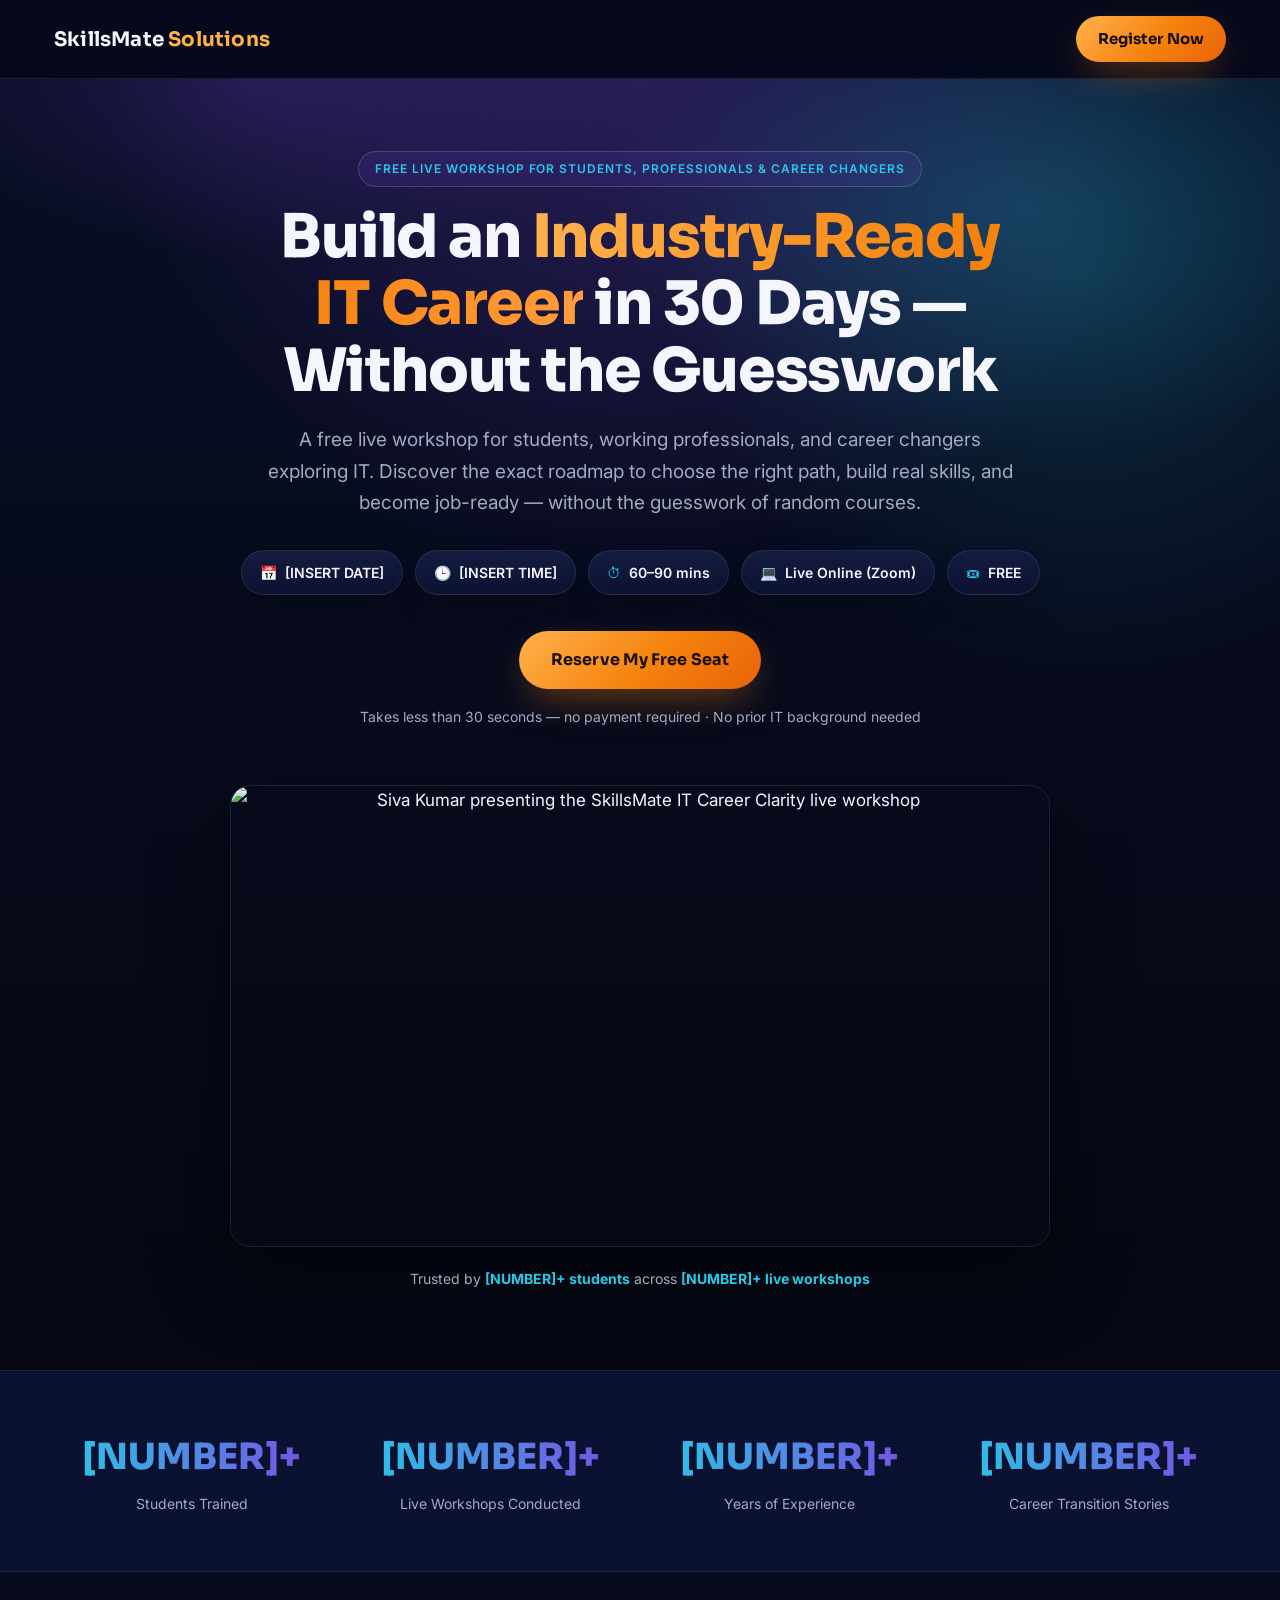
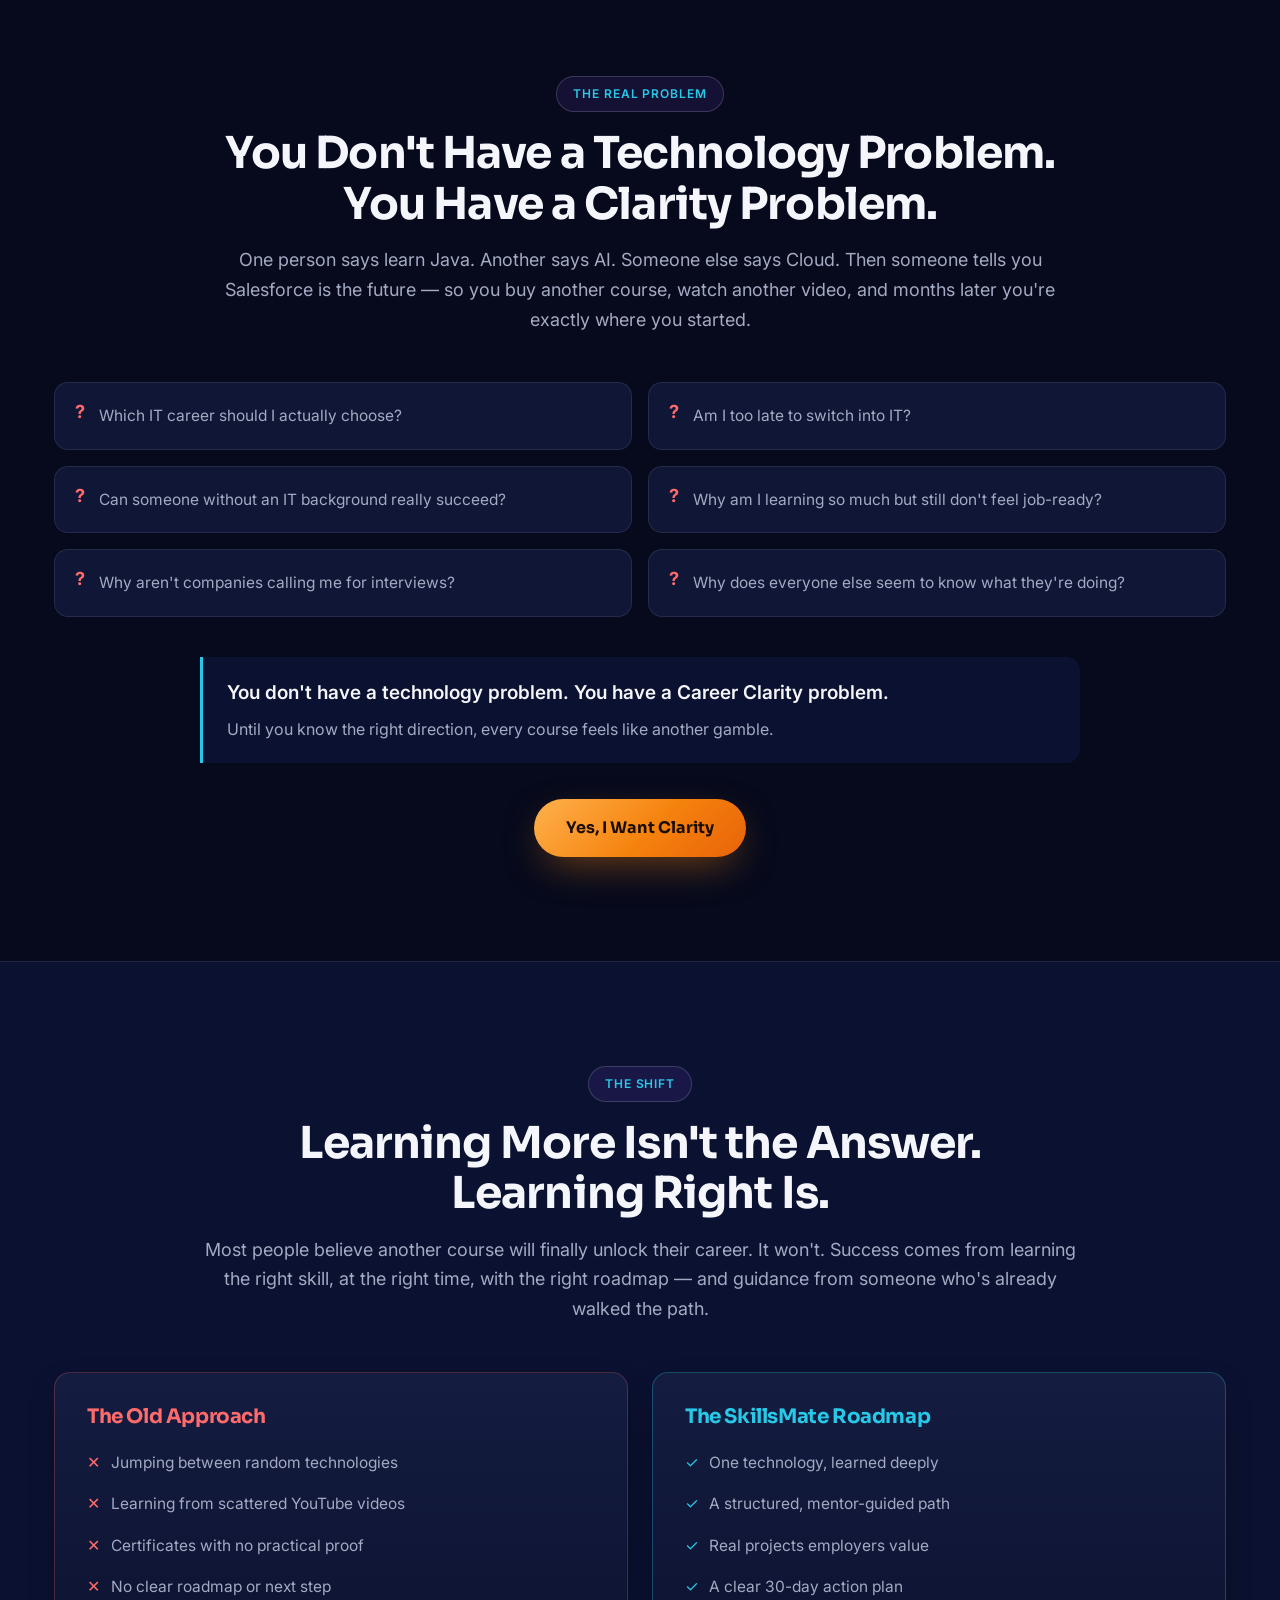
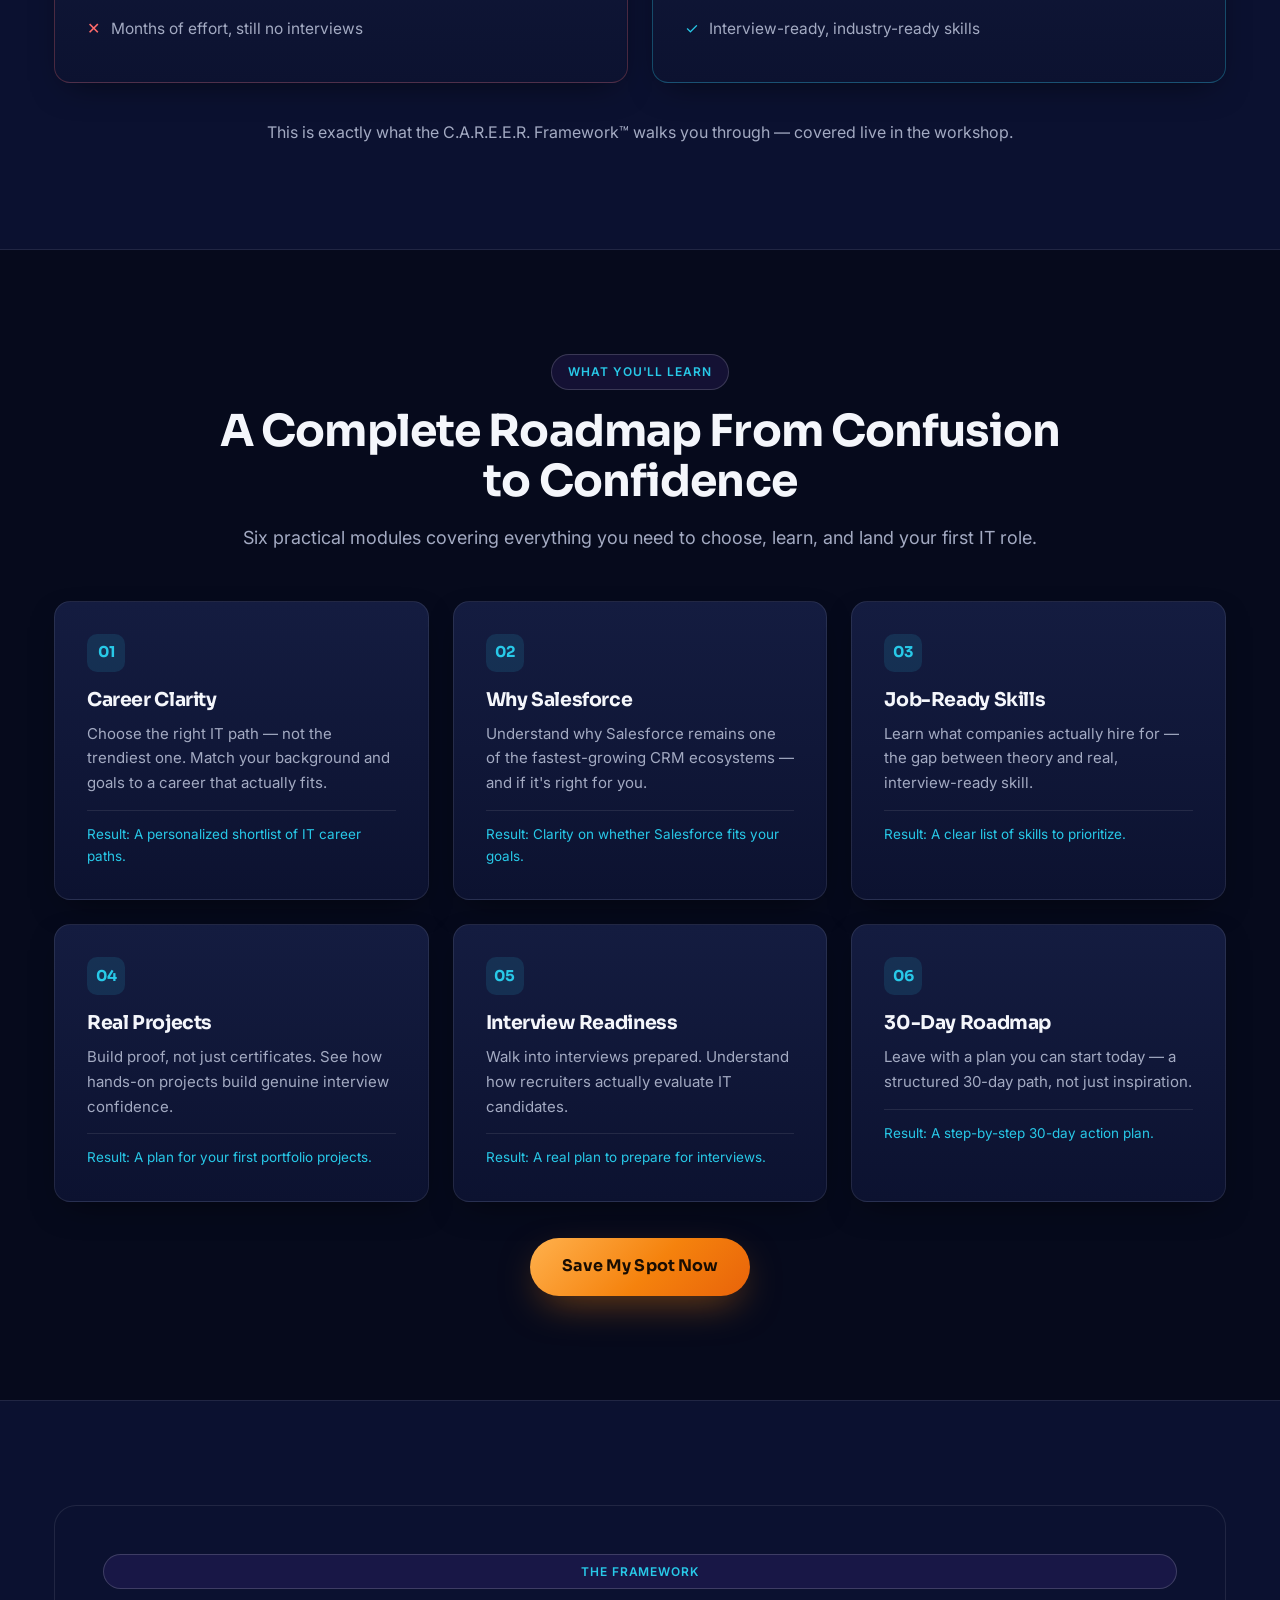
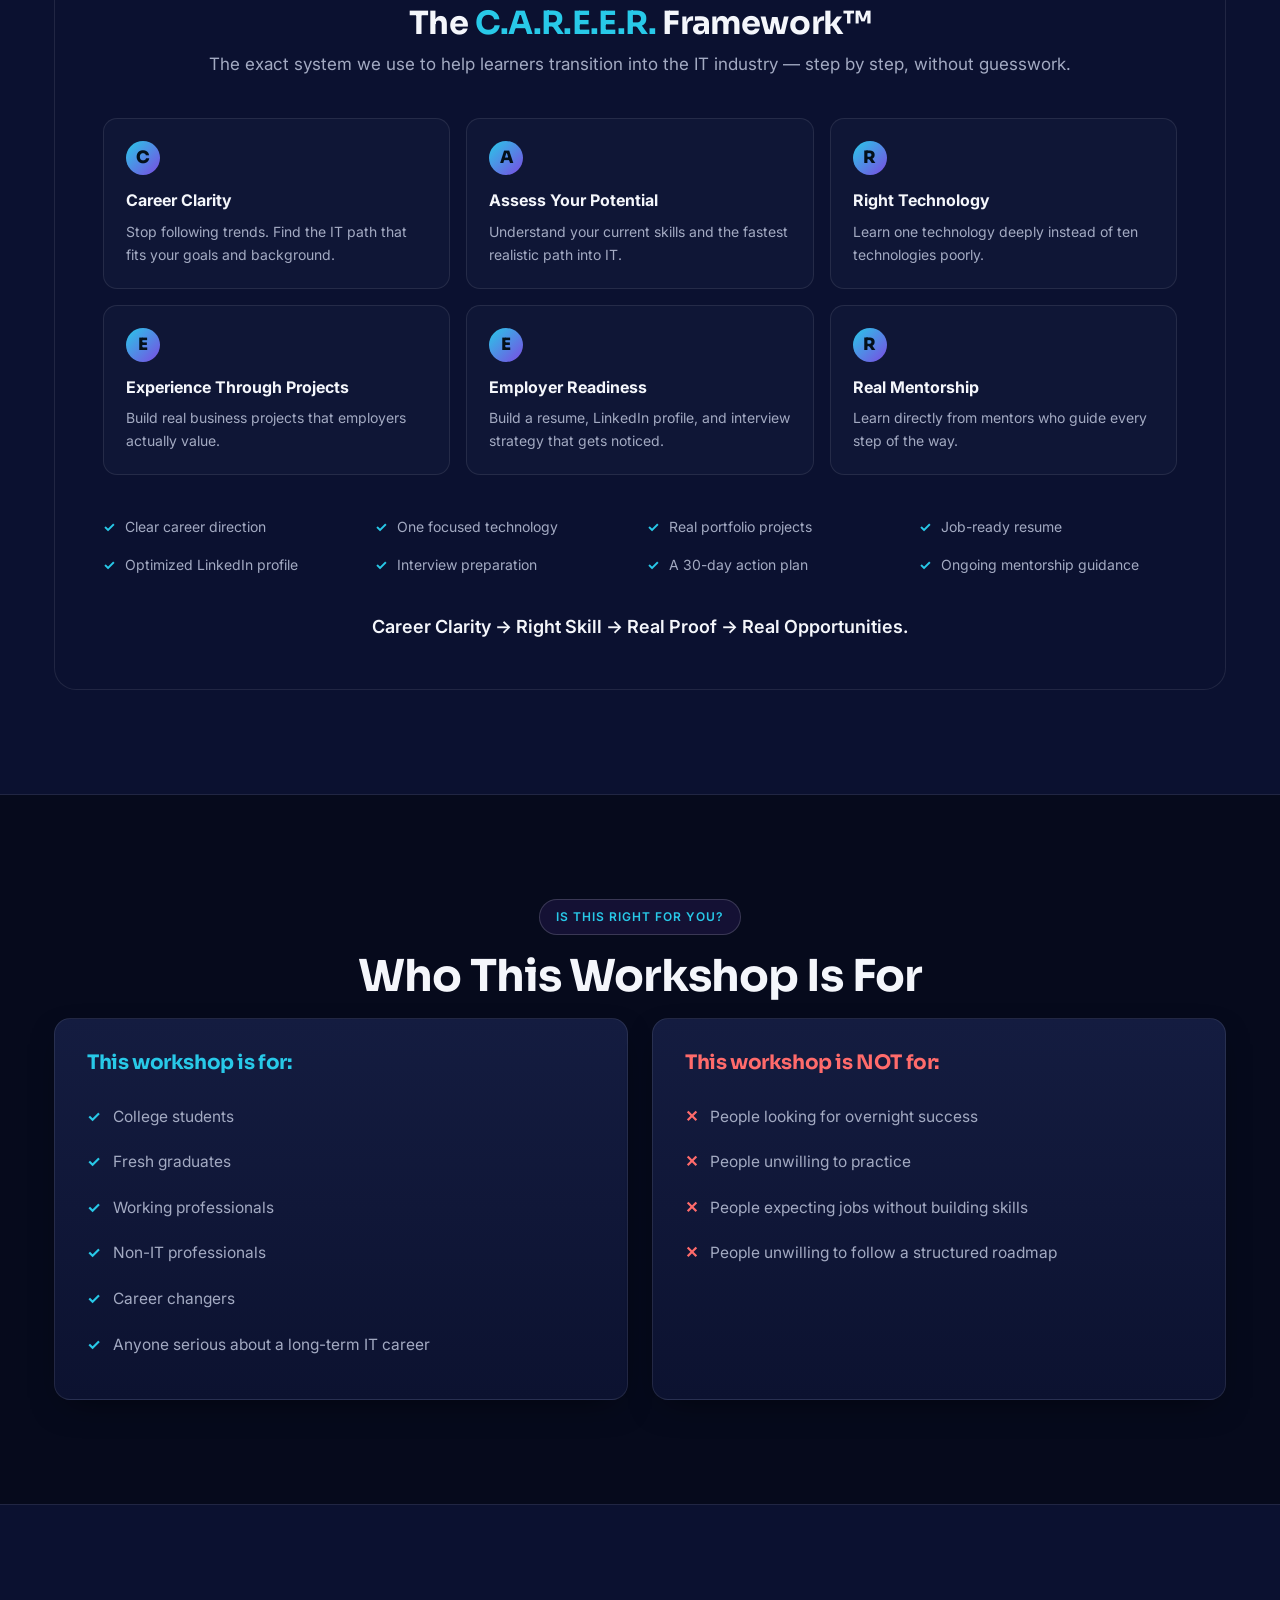
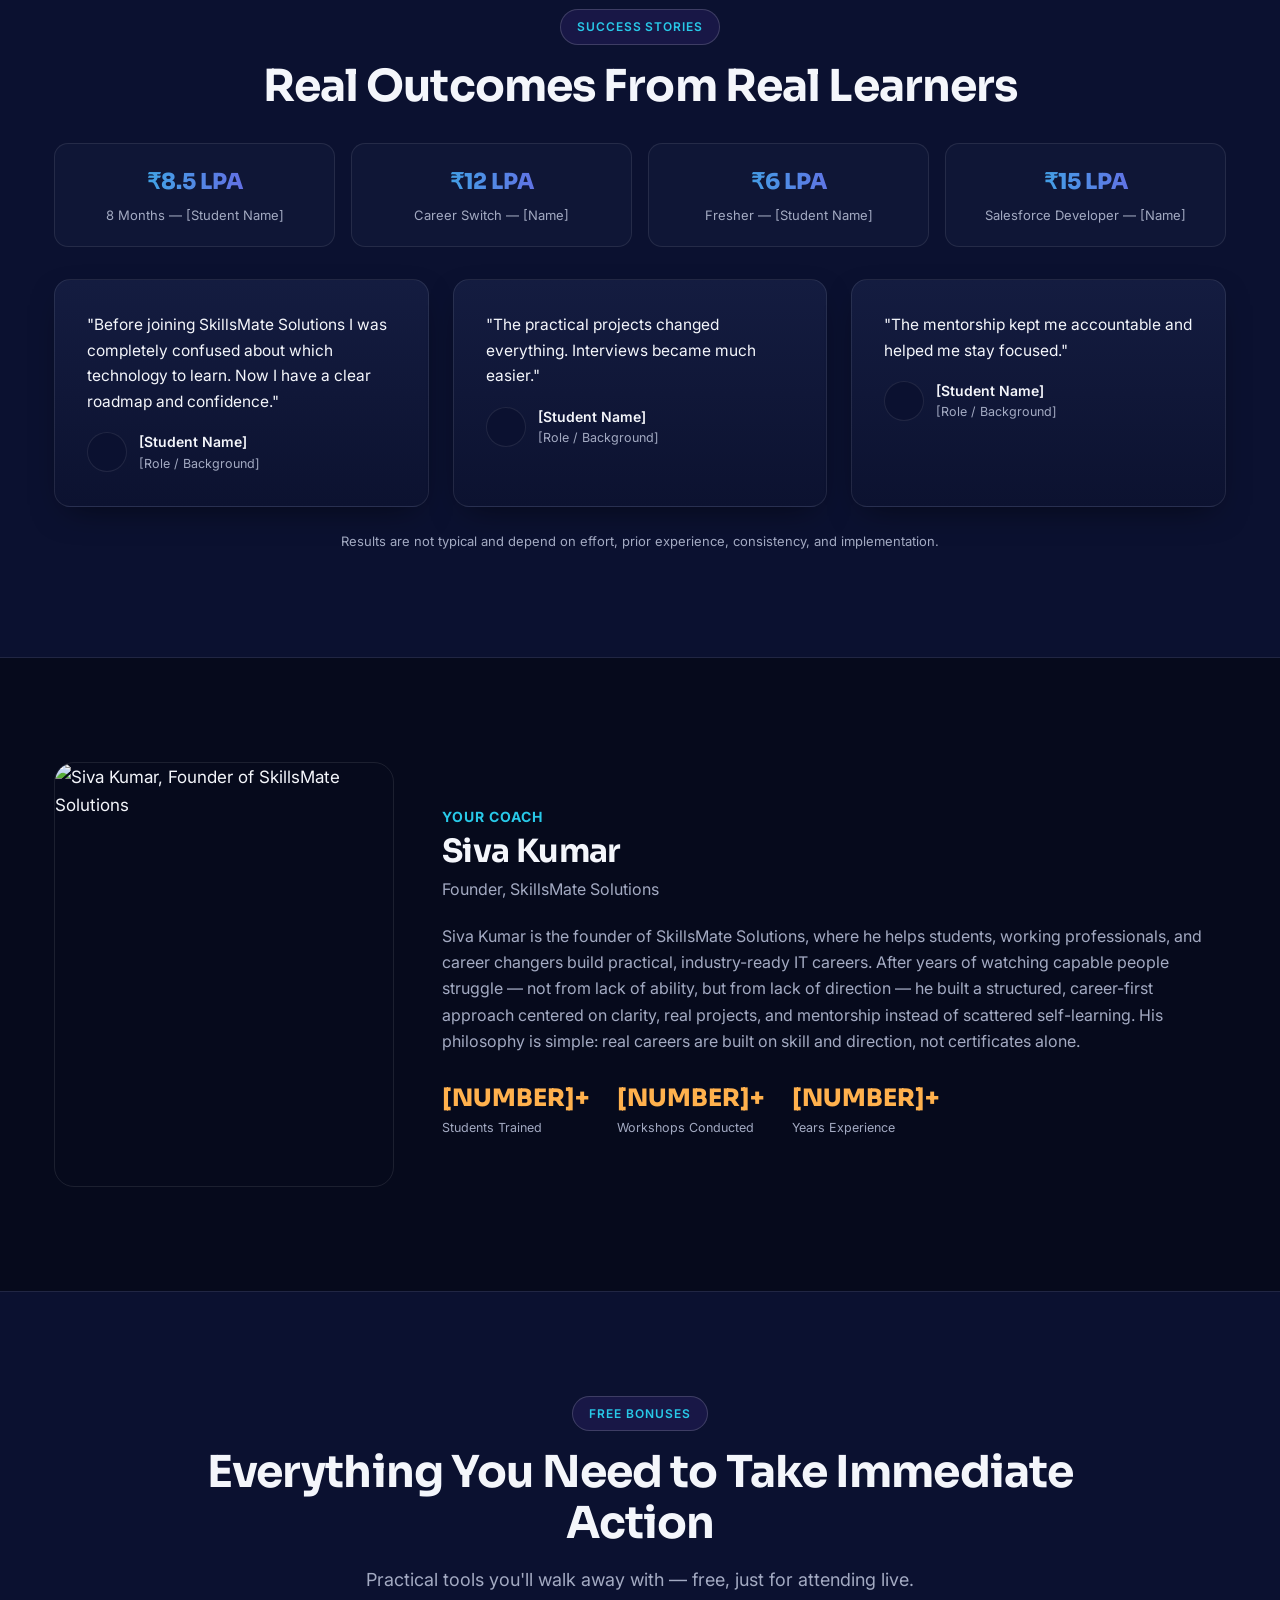
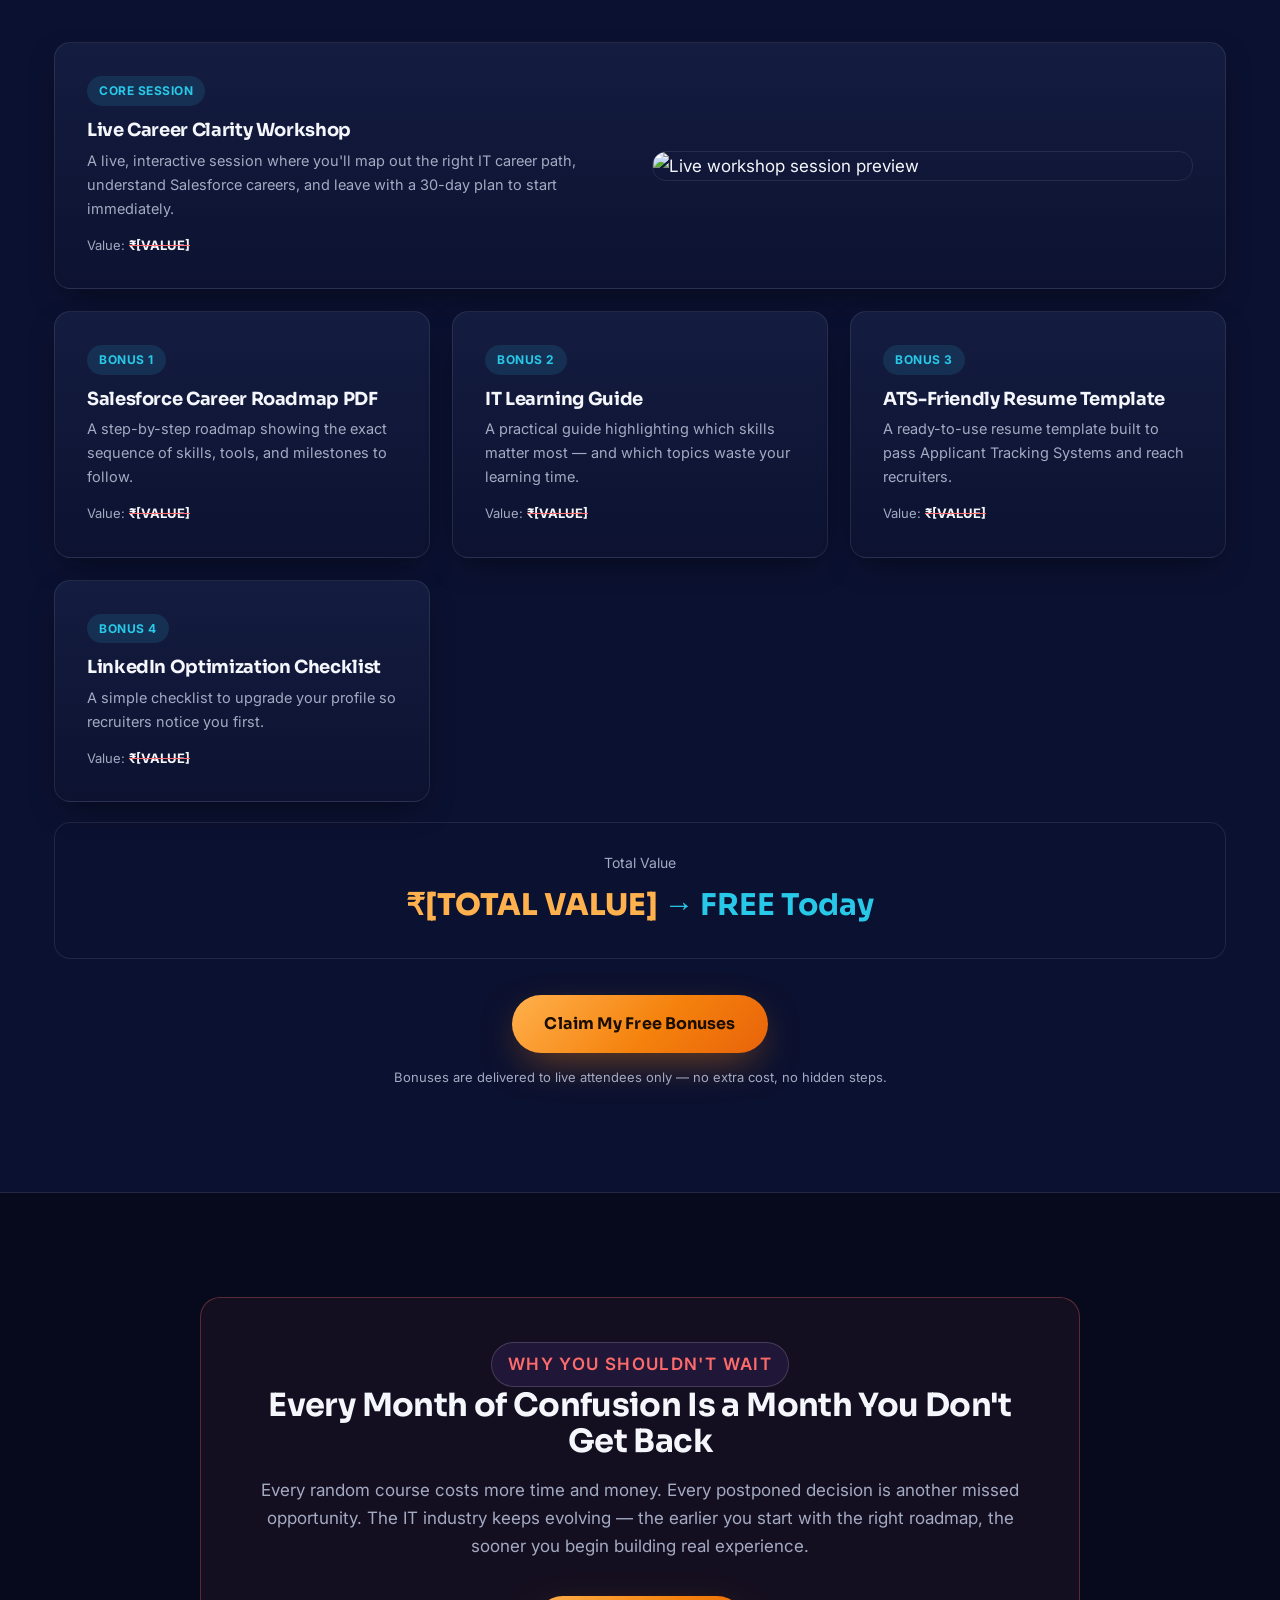
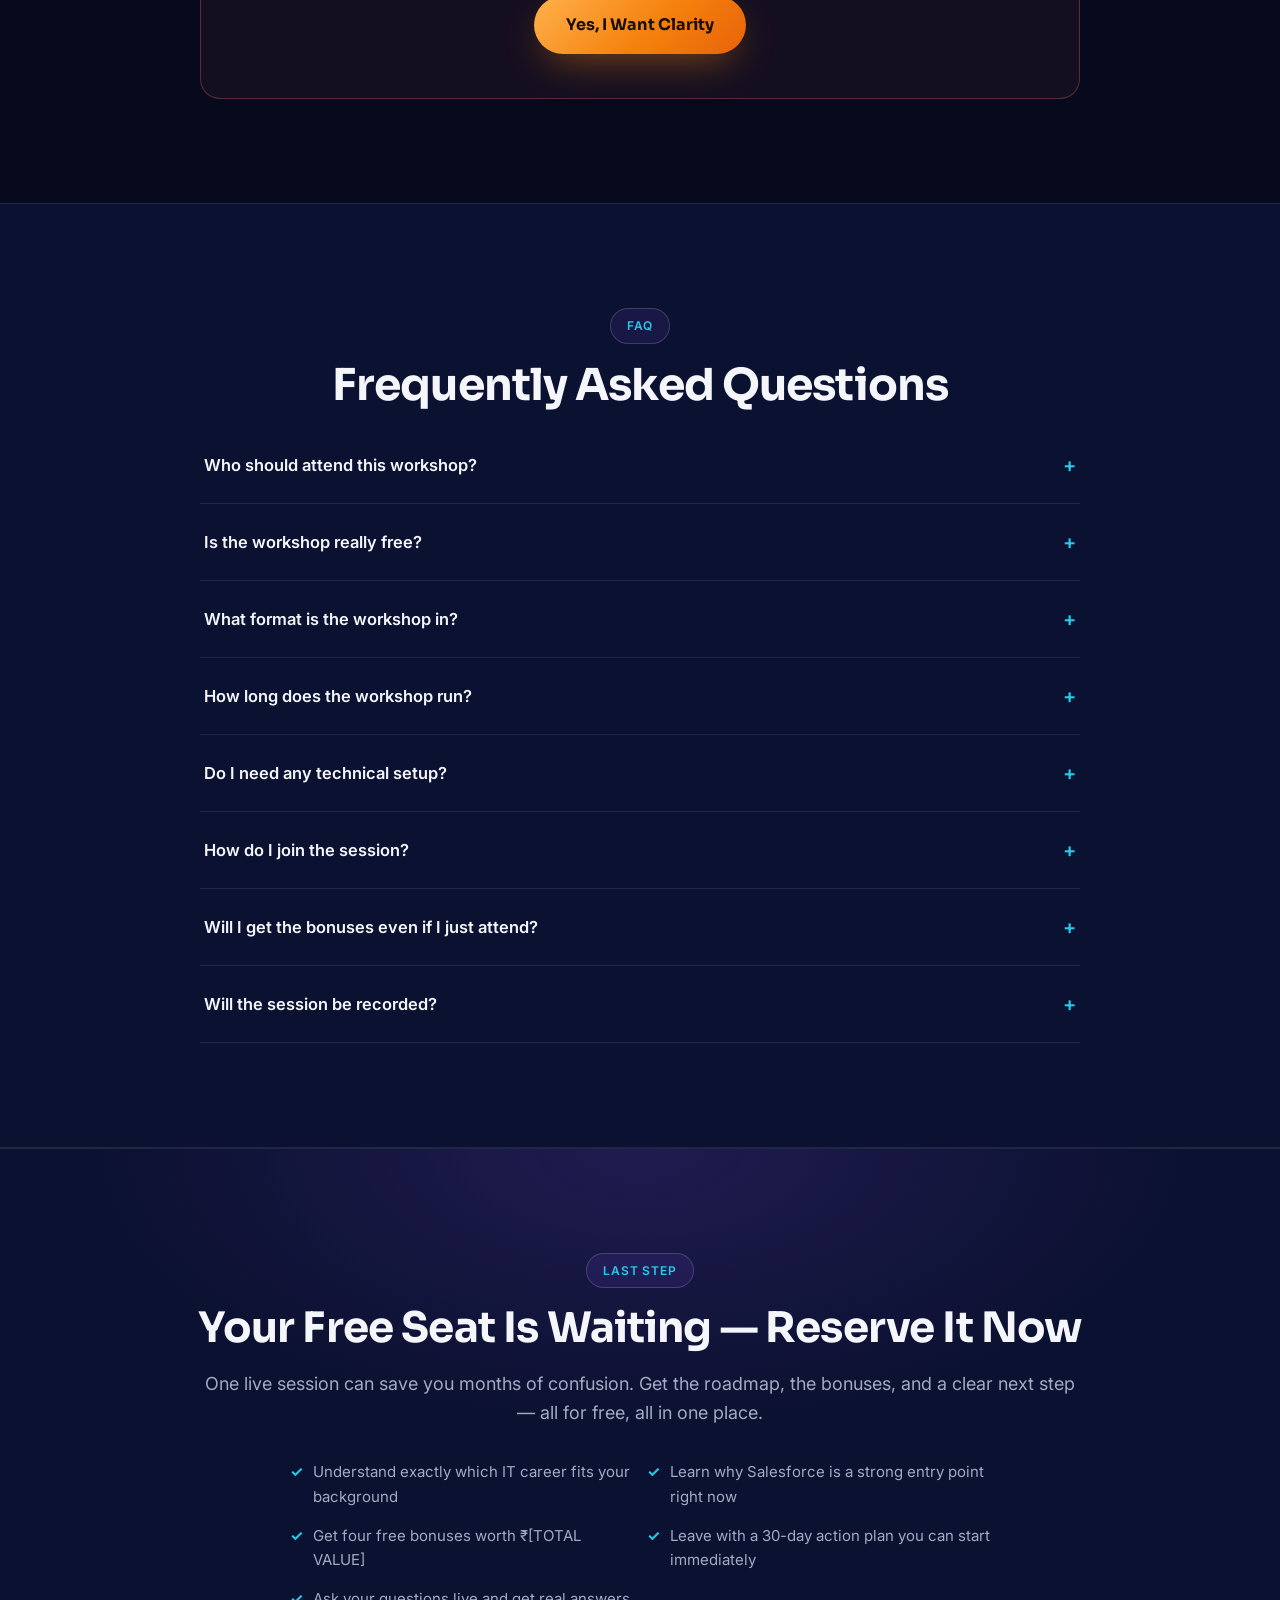
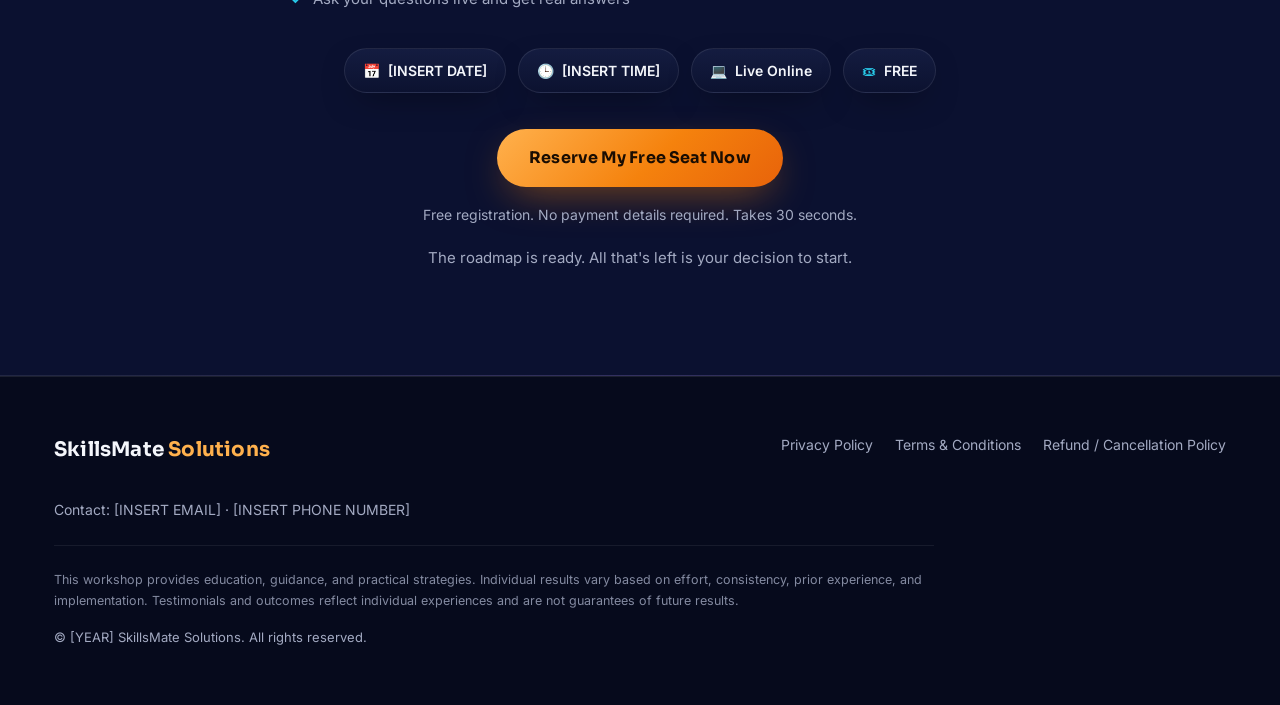
==== sflp/index.html @ e17c1d76 "SFLP Commit" ====
<!DOCTYPE html>
<html lang="en">
<head>
<meta charset="UTF-8">
<meta name="viewport" content="width=device-width, initial-scale=1.0">
<title>Free Live Workshop: Build an Industry-Ready IT Career in 30 Days | SkillsMate Solutions</title>
<meta name="description" content="Join SkillsMate Solutions' free live workshop for students, working professionals, and career changers. Discover the exact roadmap to build an industry-ready IT career in 30 days — no guesswork, no wasted courses.">

<!-- Open Graph -->
<meta property="og:title" content="Free Live Workshop: Build an Industry-Ready IT Career in 30 Days">
<meta property="og:description" content="A free live workshop for students, working professionals, and career changers exploring IT. Get the roadmap, real projects, and a 30-day action plan.">
<meta property="og:image" content="[INSERT OG IMAGE URL — 1200x630px]">
<meta property="og:type" content="website">
<meta property="og:url" content="[INSERT PAGE URL]">

<link rel="icon" type="image/png" href="[INSERT FAVICON URL]">

<link rel="preconnect" href="https://fonts.googleapis.com">
<link rel="preconnect" href="https://fonts.gstatic.com" crossorigin>
<link href="https://fonts.googleapis.com/css2?family=Sora:wght@600;700;800&family=Inter:wght@400;500;600;700&display=swap" rel="stylesheet">

<style>
  /* ===== TOKENS ===== */
  :root{
    --bg-main:#060a1c;
    --bg-alt:#0b1130;
    --bg-card:#0f1636;
    --cta:#f5820d;
    --orange-light:#ffb14d;
    --purple:#7b4ae2;
    --cyan:#28c9e8;
    --text-main:#f4f6fb;
    --text-support:#a3aac2;
    --border:rgba(255,255,255,0.09);
    --border-strong:rgba(255,255,255,0.16);
    --success:#28c9e8;
    --urgency:#ff6b6b;
    --max-content:1220px;
    --max-text:880px;
    --hero-width:950px;
    --radius-card:1rem;
    --radius-btn:999px;
    --space-section-desktop:104px;
    --space-section-mobile:60px;
    --font-display:'Sora', sans-serif;
    --font-body:'Inter', sans-serif;

    --gradient-hero: radial-gradient(60% 55% at 50% 0%, rgba(123,74,226,0.28) 0%, transparent 70%),
                      radial-gradient(45% 45% at 85% 15%, rgba(40,201,232,0.16) 0%, transparent 70%),
                      linear-gradient(180deg, #080d24 0%, #050813 100%);
    --gradient-cta: linear-gradient(135deg, #ffb14d 0%, #f5820d 55%, #e8630a 100%);
    --gradient-card: linear-gradient(180deg, #141c40 0%, #0c1230 100%);
    --gradient-ring: linear-gradient(135deg, #28c9e8 0%, #7b4ae2 100%);
    --gradient-text: linear-gradient(90deg, #ffb14d 0%, #f5820d 60%, #ff9d3d 100%);
    --gradient-cyan-purple: linear-gradient(90deg, #28c9e8 0%, #7b4ae2 100%);

    --shadow-card: 0 12px 34px -14px rgba(0,0,0,0.6);
    --shadow-glow-orange: 0 14px 40px -12px rgba(245,130,13,0.55);
    --shadow-glow-cyan: 0 14px 40px -12px rgba(40,201,232,0.35);
  }

  *{box-sizing:border-box; margin:0; padding:0;}
  html{scroll-behavior:smooth;}
  body{
    background:var(--bg-main);
    color:var(--text-main);
    font-family:var(--font-body), Arial, sans-serif;
    font-size:17px;
    line-height:1.65;
    -webkit-font-smoothing:antialiased;
    overflow-x:hidden;
  }
  img{max-width:100%; display:block;}
  a{color:inherit; text-decoration:none;}
  ul{list-style:none;}

  h1,h2,h3{font-family:var(--font-display); font-weight:700; line-height:1.15; letter-spacing:-0.02em;}

  .wrap{max-width:var(--max-content); margin:0 auto; padding:0 24px;}
  .text-col{max-width:var(--max-text); margin:0 auto;}
  .center{text-align:center;}

  section{padding:var(--space-section-desktop) 0;}
  @media(max-width:768px){section{padding:var(--space-section-mobile) 0;}}

  .eyebrow{
    display:inline-flex;
    align-items:center;
    gap:8px;
    color:var(--cyan);
    font-family:var(--font-body);
    font-weight:600;
    font-size:12px;
    letter-spacing:0.08em;
    text-transform:uppercase;
    margin-bottom:16px;
    border:1px solid var(--border-strong);
    background:rgba(123,74,226,0.12);
    padding:7px 16px;
    border-radius:999px;
  }

  .section-headline{
    font-size:44px;
    margin-bottom:16px;
  }
  @media(max-width:768px){.section-headline{font-size:30px;}}

  .section-sub{
    color:var(--text-support);
    font-size:18px;
    margin-bottom:48px;
  }
  @media(max-width:768px){.section-sub{font-size:16px; margin-bottom:32px;}}

  .card{
    background:var(--gradient-card);
    border:1px solid var(--border);
    border-radius:var(--radius-card);
    padding:32px;
    box-shadow:var(--shadow-card);
    transition:transform 0.25s ease, border-color 0.25s ease;
  }
  @media(max-width:768px){.card{padding:24px;}}
  .card:hover{transform:translateY(-4px); border-color:rgba(40,201,232,0.35);}

  /* ===== BUTTONS ===== */
  .btn{
    display:inline-flex;
    align-items:center;
    justify-content:center;
    gap:8px;
    background:var(--gradient-cta);
    color:#1a0d02;
    font-family:var(--font-display);
    font-weight:700;
    font-size:16px;
    letter-spacing:0.1px;
    padding:0 32px;
    height:58px;
    border-radius:var(--radius-btn);
    border:none;
    cursor:pointer;
    box-shadow:var(--shadow-glow-orange);
    transition:transform 0.2s ease, box-shadow 0.2s ease;
  }
  .btn:hover{
    transform:translateY(-2px) scale(1.02);
    box-shadow:var(--shadow-glow-orange);
  }
  .btn:focus-visible{
    outline:3px solid var(--cyan);
    outline-offset:3px;
  }
  .btn-secondary{
    background:transparent;
    border:1px solid var(--border-strong);
    box-shadow:none;
    color:var(--text-main);
    height:52px;
    padding:0 26px;
    font-size:15px;
  }
  .btn-secondary:hover{border-color:var(--cyan); transform:translateY(-2px); box-shadow:none;}
  .btn-block{width:100%;}
  @media(max-width:768px){
    .btn{height:56px; font-size:16px;}
  }

  .cta-row{display:flex; justify-content:center; margin-top:36px;}

  /* ===== HEADER ===== */
  header{
    position:sticky; top:0; z-index:50;
    background:rgba(6,10,28,0.85);
    backdrop-filter:blur(10px);
    border-bottom:1px solid var(--border);
  }
  .header-inner{
    max-width:var(--max-content);
    margin:0 auto;
    padding:16px 24px;
    display:flex;
    align-items:center;
    justify-content:space-between;
  }
  .brand{font-family:var(--font-display); font-weight:700; font-size:20px; letter-spacing:0.2px;}
  .brand span{color:var(--orange-light);}
  header .btn{height:46px; padding:0 22px; font-size:15px;}

  /* ===== HERO ===== */
  .hero{padding-top:72px; padding-bottom:80px; position:relative; background:var(--gradient-hero); overflow:hidden;}
  .hero::before{
    content:"";
    position:absolute; inset:0;
    background:
      radial-gradient(600px 300px at 20% 0%, rgba(123,74,226,0.20), transparent 60%),
      radial-gradient(700px 400px at 80% 10%, rgba(40,201,232,0.16), transparent 60%);
    pointer-events:none;
  }
  .hero-inner{position:relative; max-width:var(--hero-width); margin:0 auto; text-align:center;}
  .hero h1{
    font-size:60px;
    font-weight:800;
    line-height:1.12;
    margin-bottom:20px;
    text-wrap:balance;
  }
  .hero h1 .highlight{background:var(--gradient-text); -webkit-background-clip:text; background-clip:text; color:transparent;}
  @media(max-width:1024px){.hero h1{font-size:46px;}}
  @media(max-width:600px){.hero h1{font-size:34px;}}

  .hero-sub{
    color:var(--text-support);
    font-size:19px;
    max-width:760px;
    margin:0 auto 32px;
  }
  @media(max-width:600px){.hero-sub{font-size:16px;}}

  .event-strip{
    display:flex; flex-wrap:wrap; justify-content:center; gap:12px;
    margin:0 auto 32px;
  }
  .event-chip{
    display:flex; align-items:center; gap:8px;
    background:var(--gradient-card);
    border:1px solid var(--border);
    border-radius:999px;
    padding:10px 18px;
    font-size:14px;
    color:var(--text-support);
    box-shadow:var(--shadow-card);
  }
  .event-chip strong{color:var(--text-main); font-weight:600;}
  .event-chip .dot{color:var(--cyan);}

  .hero-reassurance{
    margin-top:16px;
    font-size:14px;
    color:var(--text-support);
  }

  .hero-image{
    margin:56px auto 0;
    max-width:820px;
    border-radius:20px;
    overflow:hidden;
    border:1px solid var(--border);
    box-shadow:0 30px 80px rgba(0,0,0,0.45);
  }
  .hero-image img{width:100%; aspect-ratio:16/9; object-fit:cover;}

  .trust-line{
    margin-top:20px;
    text-align:center;
    font-size:14px;
    color:var(--text-support);
  }
  .trust-line strong{color:var(--cyan);}

  /* ===== CREDIBILITY STRIP ===== */
  .credibility{background:var(--bg-alt); border-top:1px solid var(--border); border-bottom:1px solid var(--border); padding:56px 0;}
  .credibility-grid{
    display:grid; grid-template-columns:repeat(4,1fr); gap:24px; text-align:center;
  }
  .credibility-grid .stat-num{font-family:var(--font-display); font-weight:800; font-size:36px; background:var(--gradient-cyan-purple); -webkit-background-clip:text; background-clip:text; color:transparent;}
  .credibility-grid .stat-label{color:var(--text-support); font-size:14px; margin-top:6px;}
  @media(max-width:768px){
    .credibility-grid{grid-template-columns:1fr; gap:28px;}
  }

  /* ===== PROBLEM SECTION ===== */
  .problem-grid{display:grid; grid-template-columns:1fr; gap:16px; margin-top:8px;}
  .pain-list{display:grid; grid-template-columns:1fr 1fr; gap:16px; margin-bottom:40px;}
  .pain-item{
    display:flex; gap:14px; align-items:flex-start;
    background:var(--bg-card); border:1px solid var(--border); border-radius:14px; padding:20px;
  }
  .pain-item .mark{color:var(--urgency); font-weight:700; font-size:18px; line-height:1;}
  .pain-item p{color:var(--text-support); font-size:15.5px; text-align:left;}
  @media(max-width:700px){.pain-list{grid-template-columns:1fr;}}

  .realization-box{
    border-left:3px solid var(--cyan);
    padding:20px 24px;
    background:var(--bg-alt);
    border-radius:0 14px 14px 0;
    max-width:var(--max-text);
    margin:0 auto;
  }
  .realization-box p{font-size:19px; font-weight:600;}
  .realization-box .sub{color:var(--text-support); font-weight:400; font-size:16px; margin-top:8px;}

  /* ===== OPPORTUNITY / TRANSFORMATION ===== */
  .transform-grid{
    display:grid; grid-template-columns:1fr 1fr; gap:24px; margin-top:8px;
  }
  .transform-card h3{font-size:20px; margin-bottom:14px;}
  .transform-card.old{border-color:rgba(255,107,107,0.25);}
  .transform-card.old h3{color:var(--urgency);}
  .transform-card.new{border-color:rgba(40,201,232,0.3);}
  .transform-card.new h3{color:var(--cyan);}
  .transform-card ul li{
    color:var(--text-support); font-size:15.5px; padding:8px 0 8px 24px; position:relative; text-align:left;
  }
  .transform-card.old ul li::before{content:"✕"; position:absolute; left:0; color:var(--urgency);}
  .transform-card.new ul li::before{content:"✓"; position:absolute; left:0; color:var(--success);}
  @media(max-width:700px){.transform-grid{grid-template-columns:1fr;}}

  .roadmap-note{
    text-align:center; margin-top:36px; color:var(--text-support); font-size:16px;
  }

  /* ===== LEARNING MODULES ===== */
  .modules-grid{
    display:grid; grid-template-columns:repeat(3,1fr); gap:24px;
  }
  .module-card{text-align:left;}
  .module-num{
    display:inline-flex; align-items:center; justify-content:center;
    width:38px; height:38px; border-radius:10px;
    background:rgba(40,201,232,0.12); color:var(--cyan);
    font-family:var(--font-display); font-weight:700; font-size:15px;
    margin-bottom:18px;
  }
  .module-card h3{font-size:19px; margin-bottom:10px;}
  .module-card p{color:var(--text-support); font-size:15px; margin-bottom:14px;}
  .module-result{
    font-size:13.5px; color:var(--cyan); border-top:1px solid var(--border); padding-top:12px;
  }
  @media(max-width:1024px){.modules-grid{grid-template-columns:1fr 1fr;}}
  @media(max-width:640px){.modules-grid{grid-template-columns:1fr;}}

  /* ===== FRAMEWORK ===== */
  .framework-wrap{
    background:var(--bg-alt); border:1px solid var(--border); border-radius:22px; padding:48px;
  }
  @media(max-width:768px){.framework-wrap{padding:26px;}}
  .framework-name{
    text-align:center; font-size:32px; margin-bottom:8px;
  }
  .framework-name span{color:var(--cyan);}
  .framework-intro{text-align:center; color:var(--text-support); max-width:var(--max-text); margin:0 auto 40px;}

  .framework-steps{
    display:grid; grid-template-columns:repeat(3,1fr); gap:16px; margin-bottom:40px;
  }
  .fw-step{
    background:var(--bg-card); border:1px solid var(--border); border-radius:14px; padding:22px; text-align:left;
  }
  .fw-letter{
    display:inline-flex; align-items:center; justify-content:center;
    width:34px; height:34px; border-radius:50%;
    background:var(--gradient-ring); color:#04101a; font-weight:800; font-family:var(--font-display);
    margin-bottom:12px;
  }
  .fw-step h4{font-size:16px; margin-bottom:6px;}
  .fw-step p{font-size:14px; color:var(--text-support);}
  @media(max-width:900px){.framework-steps{grid-template-columns:1fr 1fr;}}
  @media(max-width:600px){.framework-steps{grid-template-columns:1fr;}}

  .outcomes-grid{
    display:grid; grid-template-columns:repeat(4,1fr); gap:14px; margin-bottom:36px;
  }
  .outcome-chip{
    display:flex; gap:10px; align-items:flex-start;
    font-size:14px; color:var(--text-support);
  }
  .outcome-chip .check{color:var(--success); font-weight:700;}
  @media(max-width:900px){.outcomes-grid{grid-template-columns:1fr 1fr;}}
  @media(max-width:600px){.outcomes-grid{grid-template-columns:1fr;}}

  .fw-summary{
    text-align:center; font-size:18px; font-weight:600; color:var(--text-main);
  }

  /* ===== WHO FOR / NOT FOR ===== */
  .qualify-grid{display:grid; grid-template-columns:1fr 1fr; gap:24px;}
  .qualify-card h3{font-size:20px; margin-bottom:20px;}
  .qualify-list li{
    display:flex; gap:12px; align-items:flex-start; padding:10px 0; font-size:15.5px; text-align:left; color:var(--text-support);
  }
  .qualify-list .yes{color:var(--success); font-weight:700;}
  .qualify-list .no{color:var(--urgency); font-weight:700;}
  @media(max-width:700px){.qualify-grid{grid-template-columns:1fr; gap:16px;}}

  /* ===== TESTIMONIALS ===== */
  .testimonial-grid{
    display:grid; grid-template-columns:repeat(3,1fr); gap:24px; margin-bottom:24px;
  }
  .testimonial-card{text-align:left;}
  .testimonial-card p.quote{font-size:15.5px; color:var(--text-main); margin-bottom:16px;}
  .testimonial-card .who{display:flex; align-items:center; gap:12px;}
  .testimonial-card .avatar{width:40px; height:40px; border-radius:50%; background:var(--bg-alt); border:1px solid var(--border);}
  .testimonial-card .name{font-size:14px; font-weight:600;}
  .testimonial-card .role{font-size:12.5px; color:var(--text-support);}
  @media(max-width:900px){.testimonial-grid{grid-template-columns:1fr 1fr;}}
  @media(max-width:600px){.testimonial-grid{grid-template-columns:1fr;}}

  .results-strip{
    display:grid; grid-template-columns:repeat(4,1fr); gap:16px; margin:32px 0;
  }
  .result-chip{
    text-align:center; background:var(--bg-card); border:1px solid var(--border); border-radius:14px; padding:20px;
  }
  .result-chip .amount{font-family:var(--font-display); font-weight:800; font-size:22px; background:linear-gradient(90deg, var(--cyan) 0%, var(--purple) 100%); -webkit-background-clip:text; background-clip:text; color:transparent;}
  .result-chip .label{font-size:13px; color:var(--text-support); margin-top:4px;}
  @media(max-width:768px){.results-strip{grid-template-columns:1fr 1fr;}}

  .disclaimer{
    text-align:center; font-size:13px; color:var(--text-support); max-width:var(--max-text); margin:0 auto;
  }

  /* ===== TRAINER ===== */
  .trainer-grid{
    display:grid; grid-template-columns:340px 1fr; gap:48px; align-items:center;
  }
  .trainer-image{
    border-radius:20px; overflow:hidden; border:1px solid var(--border); aspect-ratio:4/5;
  }
  .trainer-image img{width:100%; height:100%; object-fit:cover;}
  .trainer-content h3{font-size:14px; text-transform:uppercase; letter-spacing:1px; color:var(--cyan); margin-bottom:8px; font-family:'Inter',sans-serif; font-weight:700;}
  .trainer-content h2{font-size:32px; margin-bottom:6px;}
  .trainer-content .title{color:var(--text-support); margin-bottom:20px; font-size:16px;}
  .trainer-content p.bio{color:var(--text-support); font-size:16px; margin-bottom:24px; text-align:left;}
  .trainer-stats{display:flex; gap:28px; flex-wrap:wrap;}
  .trainer-stats .t-stat-num{font-family:var(--font-display); font-weight:800; font-size:24px; color:var(--orange-light);}
  .trainer-stats .t-stat-label{font-size:12.5px; color:var(--text-support);}
  @media(max-width:800px){
    .trainer-grid{grid-template-columns:1fr; text-align:center;}
    .trainer-image{max-width:280px; margin:0 auto;}
    .trainer-content p.bio{text-align:center;}
    .trainer-stats{justify-content:center;}
  }

  /* ===== BONUSES ===== */
  .bonus-grid{
    display:grid; grid-template-columns:repeat(3,1fr); gap:22px; margin-bottom:20px;
  }
  .bonus-card{text-align:left; position:relative;}
  .bonus-card.core{grid-column:1/-1; display:grid; grid-template-columns:1fr 1fr; gap:24px; align-items:center;}
  .bonus-tag{
    display:inline-block; background:rgba(40,201,232,0.12); color:var(--cyan);
    font-size:12px; font-weight:700; letter-spacing:0.5px; text-transform:uppercase;
    padding:5px 12px; border-radius:999px; margin-bottom:14px;
  }
  .bonus-card h3{font-size:18px; margin-bottom:8px;}
  .bonus-card p{color:var(--text-support); font-size:14.5px; margin-bottom:14px;}
  .bonus-value{font-size:13px; color:var(--text-support);}
  .bonus-value strong{color:var(--text-main); text-decoration:line-through; text-decoration-color:var(--urgency);}
  @media(max-width:1024px){.bonus-grid{grid-template-columns:1fr 1fr;} .bonus-card.core{grid-template-columns:1fr;}}
  @media(max-width:640px){.bonus-grid{grid-template-columns:1fr;}}

  .total-value-box{
    text-align:center; background:var(--bg-alt); border:1px solid var(--border);
    border-radius:16px; padding:28px; margin-top:12px;
  }
  .total-value-box .label{color:var(--text-support); font-size:14px; margin-bottom:6px;}
  .total-value-box .value{font-family:var(--font-display); font-weight:800; font-size:30px; color:var(--orange-light);}
  .total-value-box .free{color:var(--success); font-weight:700;}

  /* ===== URGENCY ===== */
  .urgency-box{
    border:1px solid rgba(255,107,107,0.3); background:rgba(255,107,107,0.06);
    border-radius:20px; padding:44px; text-align:center; max-width:var(--max-text); margin:0 auto;
  }
  .urgency-box h2{font-size:32px; margin-bottom:16px; color:var(--text-main);}
  .urgency-box p{color:var(--text-support); font-size:17px; margin-bottom:0;}
  @media(max-width:768px){.urgency-box{padding:28px;} .urgency-box h2{font-size:24px;}}

  /* ===== FAQ ===== */
  .faq-list{max-width:var(--max-text); margin:0 auto;}
  .faq-item{
    border-bottom:1px solid var(--border); padding:6px 0;
  }
  .faq-question{
    width:100%; text-align:left; background:none; border:none; color:var(--text-main);
    font-family:'Inter',sans-serif; font-weight:600; font-size:16.5px;
    padding:20px 4px; display:flex; justify-content:space-between; align-items:center; gap:16px;
    cursor:pointer;
  }
  .faq-question .icon{color:var(--cyan); font-size:20px; flex-shrink:0; transition:transform 0.2s ease;}
  .faq-item.open .faq-question .icon{transform:rotate(45deg);}
  .faq-answer{
    max-height:0; overflow:hidden; transition:max-height 0.25s ease;
  }
  .faq-answer p{color:var(--text-support); font-size:15px; padding:0 4px 20px; text-align:left;}
  .faq-item.open .faq-answer{max-height:200px;}

  /* ===== FINAL CTA ===== */
  .final-cta{
    background:radial-gradient(800px 400px at 50% 0%, rgba(123,74,226,0.18), transparent 70%), var(--bg-alt);
    border-top:1px solid var(--border); border-bottom:1px solid var(--border);
  }
  .final-cta h2{font-size:42px; margin-bottom:16px;}
  @media(max-width:768px){.final-cta h2{font-size:28px;}}
  .final-cta p.desc{color:var(--text-support); font-size:18px; max-width:var(--max-text); margin:0 auto 32px;}
  .final-benefits{
    display:grid; grid-template-columns:1fr 1fr; gap:14px; max-width:700px; margin:0 auto 36px; text-align:left;
  }
  .final-benefits li{display:flex; gap:10px; align-items:flex-start; font-size:15px; color:var(--text-support);}
  .final-benefits .check{color:var(--success); font-weight:700;}
  @media(max-width:600px){.final-benefits{grid-template-columns:1fr;}}
  .final-closing{margin-top:20px; color:var(--text-support); font-size:15px;}

  /* ===== FOOTER ===== */
  footer{padding:56px 0 120px; border-top:1px solid var(--border);}
  @media(min-width:769px){footer{padding-bottom:56px;}}
  .footer-top{
    display:flex; flex-wrap:wrap; justify-content:space-between; gap:24px; margin-bottom:32px;
  }
  .footer-links{display:flex; flex-wrap:wrap; gap:22px; font-size:14px; color:var(--text-support);}
  .footer-links a:hover{color:var(--cyan);}
  .footer-contact{font-size:14px; color:var(--text-support); margin-bottom:24px;}
  .footer-disclaimer{font-size:12.5px; color:var(--text-support); opacity:0.8; max-width:var(--max-text); border-top:1px solid var(--border); padding-top:24px;}
  .footer-copy{font-size:13px; color:var(--text-support); margin-top:16px;}

  /* ===== STICKY MOBILE CTA ===== */
  .sticky-cta{
    display:none;
  }
  @media(max-width:768px){
    .sticky-cta{
      display:flex; position:fixed; bottom:0; left:0; right:0; z-index:60;
      padding:12px 16px; background:rgba(6,10,28,0.95); backdrop-filter:blur(10px);
      border-top:1px solid var(--border);
    }
    .sticky-cta .btn{height:54px; font-size:16px;}
  }

  /* Section CTA helper text */
  .section-cta-note{text-align:center; margin-top:14px; font-size:13px; color:var(--text-support);}
</style>
</head>
<body>

<!-- ============ 1. HEADER ============ -->
<header>
  <div class="header-inner">
    <div class="brand">SkillsMate <span>Solutions</span></div>
    <a href="#" class="btn cta-link" data-cta="header">Register Now</a>
  </div>
</header>

<!-- ============ 2. HERO ============ -->
<section class="hero">
  <div class="wrap hero-inner">
    <p class="eyebrow">Free Live Workshop for Students, Professionals & Career Changers</p>
    <h1>Build an <span class="highlight">Industry-Ready IT Career</span> in 30 Days — Without the Guesswork</h1>
    <p class="hero-sub">A free live workshop for students, working professionals, and career changers exploring IT. Discover the exact roadmap to choose the right path, build real skills, and become job-ready — without the guesswork of random courses.</p>

    <div class="event-strip">
      <div class="event-chip"><span class="dot">📅</span> <strong>[INSERT DATE]</strong></div>
      <div class="event-chip"><span class="dot">🕒</span> <strong>[INSERT TIME]</strong></div>
      <div class="event-chip"><span class="dot">⏱</span> <strong>60–90 mins</strong></div>
      <div class="event-chip"><span class="dot">💻</span> <strong>Live Online (Zoom)</strong></div>
      <div class="event-chip"><span class="dot">🎟</span> <strong>FREE</strong></div>
    </div>

    <div class="cta-row">
      <a href="#" class="btn cta-link" data-cta="hero">Reserve My Free Seat</a>
    </div>
    <p class="hero-reassurance">Takes less than 30 seconds — no payment required · No prior IT background needed</p>

    <div class="hero-image">
      <img src="[INSERT TRAINER OR EVENT IMAGE URL]" alt="Siva Kumar presenting the SkillsMate IT Career Clarity live workshop" loading="lazy">
    </div>

    <p class="trust-line">Trusted by <strong>[NUMBER]+ students</strong> across <strong>[NUMBER]+ live workshops</strong></p>
  </div>
</section>

<!-- ============ 3. CREDIBILITY STRIP ============ -->
<section class="credibility">
  <div class="wrap">
    <div class="credibility-grid">
      <div><div class="stat-num">[NUMBER]+</div><div class="stat-label">Students Trained</div></div>
      <div><div class="stat-num">[NUMBER]+</div><div class="stat-label">Live Workshops Conducted</div></div>
      <div><div class="stat-num">[NUMBER]+</div><div class="stat-label">Years of Experience</div></div>
      <div><div class="stat-num">[NUMBER]+</div><div class="stat-label">Career Transition Stories</div></div>
    </div>
  </div>
</section>

<!-- ============ 4. PROBLEM SECTION ============ -->
<section id="problem">
  <div class="wrap">
    <div class="text-col center">
      <p class="eyebrow">The Real Problem</p>
      <h2 class="section-headline">You Don't Have a Technology Problem. You Have a Clarity Problem.</h2>
      <p class="section-sub">One person says learn Java. Another says AI. Someone else says Cloud. Then someone tells you Salesforce is the future — so you buy another course, watch another video, and months later you're exactly where you started.</p>
    </div>

    <div class="pain-list">
      <div class="pain-item"><span class="mark">?</span><p>Which IT career should I actually choose?</p></div>
      <div class="pain-item"><span class="mark">?</span><p>Am I too late to switch into IT?</p></div>
      <div class="pain-item"><span class="mark">?</span><p>Can someone without an IT background really succeed?</p></div>
      <div class="pain-item"><span class="mark">?</span><p>Why am I learning so much but still don't feel job-ready?</p></div>
      <div class="pain-item"><span class="mark">?</span><p>Why aren't companies calling me for interviews?</p></div>
      <div class="pain-item"><span class="mark">?</span><p>Why does everyone else seem to know what they're doing?</p></div>
    </div>

    <div class="realization-box">
      <p>You don't have a technology problem. You have a Career Clarity problem.</p>
      <p class="sub">Until you know the right direction, every course feels like another gamble.</p>
    </div>

    <div class="cta-row">
      <a href="#" class="btn cta-link" data-cta="problem-section">Yes, I Want Clarity</a>
    </div>
  </div>
</section>

<!-- ============ 5. NEW OPPORTUNITY SECTION ============ -->
<section style="background:var(--bg-alt); border-top:1px solid var(--border); border-bottom:1px solid var(--border);">
  <div class="wrap">
    <div class="text-col center">
      <p class="eyebrow">The Shift</p>
      <h2 class="section-headline">Learning More Isn't the Answer. Learning Right Is.</h2>
      <p class="section-sub">Most people believe another course will finally unlock their career. It won't. Success comes from learning the right skill, at the right time, with the right roadmap — and guidance from someone who's already walked the path.</p>
    </div>

    <div class="transform-grid">
      <div class="card transform-card old">
        <h3>The Old Approach</h3>
        <ul>
          <li>Jumping between random technologies</li>
          <li>Learning from scattered YouTube videos</li>
          <li>Certificates with no practical proof</li>
          <li>No clear roadmap or next step</li>
          <li>Months of effort, still no interviews</li>
        </ul>
      </div>
      <div class="card transform-card new">
        <h3>The SkillsMate Roadmap</h3>
        <ul>
          <li>One technology, learned deeply</li>
          <li>A structured, mentor-guided path</li>
          <li>Real projects employers value</li>
          <li>A clear 30-day action plan</li>
          <li>Interview-ready, industry-ready skills</li>
        </ul>
      </div>
    </div>
    <p class="roadmap-note">This is exactly what the C.A.R.E.E.R. Framework™ walks you through — covered live in the workshop.</p>
  </div>
</section>

<!-- ============ 6. WHAT YOU WILL LEARN ============ -->
<section id="learn">
  <div class="wrap">
    <div class="text-col center">
      <p class="eyebrow">What You'll Learn</p>
      <h2 class="section-headline">A Complete Roadmap From Confusion to Confidence</h2>
      <p class="section-sub">Six practical modules covering everything you need to choose, learn, and land your first IT role.</p>
    </div>

    <div class="modules-grid">
      <div class="card module-card">
        <div class="module-num">01</div>
        <h3>Career Clarity</h3>
        <p>Choose the right IT path — not the trendiest one. Match your background and goals to a career that actually fits.</p>
        <div class="module-result">Result: A personalized shortlist of IT career paths.</div>
      </div>
      <div class="card module-card">
        <div class="module-num">02</div>
        <h3>Why Salesforce</h3>
        <p>Understand why Salesforce remains one of the fastest-growing CRM ecosystems — and if it's right for you.</p>
        <div class="module-result">Result: Clarity on whether Salesforce fits your goals.</div>
      </div>
      <div class="card module-card">
        <div class="module-num">03</div>
        <h3>Job-Ready Skills</h3>
        <p>Learn what companies actually hire for — the gap between theory and real, interview-ready skill.</p>
        <div class="module-result">Result: A clear list of skills to prioritize.</div>
      </div>
      <div class="card module-card">
        <div class="module-num">04</div>
        <h3>Real Projects</h3>
        <p>Build proof, not just certificates. See how hands-on projects build genuine interview confidence.</p>
        <div class="module-result">Result: A plan for your first portfolio projects.</div>
      </div>
      <div class="card module-card">
        <div class="module-num">05</div>
        <h3>Interview Readiness</h3>
        <p>Walk into interviews prepared. Understand how recruiters actually evaluate IT candidates.</p>
        <div class="module-result">Result: A real plan to prepare for interviews.</div>
      </div>
      <div class="card module-card">
        <div class="module-num">06</div>
        <h3>30-Day Roadmap</h3>
        <p>Leave with a plan you can start today — a structured 30-day path, not just inspiration.</p>
        <div class="module-result">Result: A step-by-step 30-day action plan.</div>
      </div>
    </div>

    <div class="cta-row">
      <a href="#" class="btn cta-link" data-cta="learning-section">Save My Spot Now</a>
    </div>
  </div>
</section>

<!-- ============ 7. CORE FRAMEWORK ============ -->
<section style="background:var(--bg-alt); border-top:1px solid var(--border); border-bottom:1px solid var(--border);">
  <div class="wrap">
    <div class="framework-wrap">
      <p class="eyebrow center" style="display:block;">The Framework</p>
      <h2 class="framework-name">The <span>C.A.R.E.E.R.</span> Framework™</h2>
      <p class="framework-intro">The exact system we use to help learners transition into the IT industry — step by step, without guesswork.</p>

      <div class="framework-steps">
        <div class="fw-step"><div class="fw-letter">C</div><h4>Career Clarity</h4><p>Stop following trends. Find the IT path that fits your goals and background.</p></div>
        <div class="fw-step"><div class="fw-letter">A</div><h4>Assess Your Potential</h4><p>Understand your current skills and the fastest realistic path into IT.</p></div>
        <div class="fw-step"><div class="fw-letter">R</div><h4>Right Technology</h4><p>Learn one technology deeply instead of ten technologies poorly.</p></div>
        <div class="fw-step"><div class="fw-letter">E</div><h4>Experience Through Projects</h4><p>Build real business projects that employers actually value.</p></div>
        <div class="fw-step"><div class="fw-letter">E</div><h4>Employer Readiness</h4><p>Build a resume, LinkedIn profile, and interview strategy that gets noticed.</p></div>
        <div class="fw-step"><div class="fw-letter">R</div><h4>Real Mentorship</h4><p>Learn directly from mentors who guide every step of the way.</p></div>
      </div>

      <div class="outcomes-grid">
        <div class="outcome-chip"><span class="check">✓</span> Clear career direction</div>
        <div class="outcome-chip"><span class="check">✓</span> One focused technology</div>
        <div class="outcome-chip"><span class="check">✓</span> Real portfolio projects</div>
        <div class="outcome-chip"><span class="check">✓</span> Job-ready resume</div>
        <div class="outcome-chip"><span class="check">✓</span> Optimized LinkedIn profile</div>
        <div class="outcome-chip"><span class="check">✓</span> Interview preparation</div>
        <div class="outcome-chip"><span class="check">✓</span> A 30-day action plan</div>
        <div class="outcome-chip"><span class="check">✓</span> Ongoing mentorship guidance</div>
      </div>

      <p class="fw-summary">Career Clarity → Right Skill → Real Proof → Real Opportunities.</p>
    </div>
  </div>
</section>

<!-- ============ 8 & 9. WHO FOR / NOT FOR ============ -->
<section>
  <div class="wrap">
    <div class="text-col center">
      <p class="eyebrow">Is This Right for You?</p>
      <h2 class="section-headline">Who This Workshop Is For</h2>
    </div>

    <div class="qualify-grid">
      <div class="card qualify-card">
        <h3 style="color:var(--success);">This workshop is for:</h3>
        <ul class="qualify-list">
          <li><span class="yes">✓</span> College students</li>
          <li><span class="yes">✓</span> Fresh graduates</li>
          <li><span class="yes">✓</span> Working professionals</li>
          <li><span class="yes">✓</span> Non-IT professionals</li>
          <li><span class="yes">✓</span> Career changers</li>
          <li><span class="yes">✓</span> Anyone serious about a long-term IT career</li>
        </ul>
      </div>
      <div class="card qualify-card">
        <h3 style="color:var(--urgency);">This workshop is NOT for:</h3>
        <ul class="qualify-list">
          <li><span class="no">✕</span> People looking for overnight success</li>
          <li><span class="no">✕</span> People unwilling to practice</li>
          <li><span class="no">✕</span> People expecting jobs without building skills</li>
          <li><span class="no">✕</span> People unwilling to follow a structured roadmap</li>
        </ul>
      </div>
    </div>
  </div>
</section>

<!-- ============ 10. TESTIMONIALS & RESULTS ============ -->
<section style="background:var(--bg-alt); border-top:1px solid var(--border); border-bottom:1px solid var(--border);">
  <div class="wrap">
    <div class="text-col center">
      <p class="eyebrow">Success Stories</p>
      <h2 class="section-headline">Real Outcomes From Real Learners</h2>
    </div>

    <div class="results-strip">
      <div class="result-chip"><div class="amount">₹8.5 LPA</div><div class="label">8 Months — [Student Name]</div></div>
      <div class="result-chip"><div class="amount">₹12 LPA</div><div class="label">Career Switch — [Name]</div></div>
      <div class="result-chip"><div class="amount">₹6 LPA</div><div class="label">Fresher — [Student Name]</div></div>
      <div class="result-chip"><div class="amount">₹15 LPA</div><div class="label">Salesforce Developer — [Name]</div></div>
    </div>

    <div class="testimonial-grid">
      <div class="card testimonial-card">
        <p class="quote">"Before joining SkillsMate Solutions I was completely confused about which technology to learn. Now I have a clear roadmap and confidence."</p>
        <div class="who"><div class="avatar"></div><div><div class="name">[Student Name]</div><div class="role">[Role / Background]</div></div></div>
      </div>
      <div class="card testimonial-card">
        <p class="quote">"The practical projects changed everything. Interviews became much easier."</p>
        <div class="who"><div class="avatar"></div><div><div class="name">[Student Name]</div><div class="role">[Role / Background]</div></div></div>
      </div>
      <div class="card testimonial-card">
        <p class="quote">"The mentorship kept me accountable and helped me stay focused."</p>
        <div class="who"><div class="avatar"></div><div><div class="name">[Student Name]</div><div class="role">[Role / Background]</div></div></div>
      </div>
    </div>

    <p class="disclaimer">Results are not typical and depend on effort, prior experience, consistency, and implementation.</p>
  </div>
</section>

<!-- ============ 11. ABOUT THE TRAINER ============ -->
<section>
  <div class="wrap">
    <div class="trainer-grid">
      <div class="trainer-image">
        <img src="[INSERT TRAINER PHOTO URL]" alt="Siva Kumar, Founder of SkillsMate Solutions" loading="lazy">
      </div>
      <div class="trainer-content">
        <h3>Your Coach</h3>
        <h2>Siva Kumar</h2>
        <p class="title">Founder, SkillsMate Solutions</p>
        <p class="bio">Siva Kumar is the founder of SkillsMate Solutions, where he helps students, working professionals, and career changers build practical, industry-ready IT careers. After years of watching capable people struggle — not from lack of ability, but from lack of direction — he built a structured, career-first approach centered on clarity, real projects, and mentorship instead of scattered self-learning. His philosophy is simple: real careers are built on skill and direction, not certificates alone.</p>
        <div class="trainer-stats">
          <div><div class="t-stat-num">[NUMBER]+</div><div class="t-stat-label">Students Trained</div></div>
          <div><div class="t-stat-num">[NUMBER]+</div><div class="t-stat-label">Workshops Conducted</div></div>
          <div><div class="t-stat-num">[NUMBER]+</div><div class="t-stat-label">Years Experience</div></div>
        </div>
      </div>
    </div>
  </div>
</section>

<!-- ============ 12. BONUSES ============ -->
<section style="background:var(--bg-alt); border-top:1px solid var(--border); border-bottom:1px solid var(--border);">
  <div class="wrap">
    <div class="text-col center">
      <p class="eyebrow">Free Bonuses</p>
      <h2 class="section-headline">Everything You Need to Take Immediate Action</h2>
      <p class="section-sub">Practical tools you'll walk away with — free, just for attending live.</p>
    </div>

    <div class="bonus-grid">
      <div class="card bonus-card core">
        <div>
          <span class="bonus-tag">Core Session</span>
          <h3>Live Career Clarity Workshop</h3>
          <p>A live, interactive session where you'll map out the right IT career path, understand Salesforce careers, and leave with a 30-day plan to start immediately.</p>
          <div class="bonus-value">Value: <strong>₹[VALUE]</strong></div>
        </div>
        <img src="[INSERT WORKSHOP MOCKUP IMAGE URL]" alt="Live workshop session preview" loading="lazy" style="border-radius:14px; border:1px solid var(--border);">
      </div>

      <div class="card bonus-card">
        <span class="bonus-tag">Bonus 1</span>
        <h3>Salesforce Career Roadmap PDF</h3>
        <p>A step-by-step roadmap showing the exact sequence of skills, tools, and milestones to follow.</p>
        <div class="bonus-value">Value: <strong>₹[VALUE]</strong></div>
      </div>

      <div class="card bonus-card">
        <span class="bonus-tag">Bonus 2</span>
        <h3>IT Learning Guide</h3>
        <p>A practical guide highlighting which skills matter most — and which topics waste your learning time.</p>
        <div class="bonus-value">Value: <strong>₹[VALUE]</strong></div>
      </div>

      <div class="card bonus-card">
        <span class="bonus-tag">Bonus 3</span>
        <h3>ATS-Friendly Resume Template</h3>
        <p>A ready-to-use resume template built to pass Applicant Tracking Systems and reach recruiters.</p>
        <div class="bonus-value">Value: <strong>₹[VALUE]</strong></div>
      </div>

      <div class="card bonus-card">
        <span class="bonus-tag">Bonus 4</span>
        <h3>LinkedIn Optimization Checklist</h3>
        <p>A simple checklist to upgrade your profile so recruiters notice you first.</p>
        <div class="bonus-value">Value: <strong>₹[VALUE]</strong></div>
      </div>
    </div>

    <div class="total-value-box">
      <div class="label">Total Value</div>
      <div class="value">₹[TOTAL VALUE] <span class="free">→ FREE Today</span></div>
    </div>

    <div class="cta-row">
      <a href="#" class="btn cta-link" data-cta="bonuses-section">Claim My Free Bonuses</a>
    </div>
    <p class="section-cta-note">Bonuses are delivered to live attendees only — no extra cost, no hidden steps.</p>
  </div>
</section>

<!-- ============ 13. URGENCY / COST OF DELAY ============ -->
<section>
  <div class="wrap">
    <div class="urgency-box">
      <p class="eyebrow" style="color:var(--urgency);">Why You Shouldn't Wait</p>
      <h2>Every Month of Confusion Is a Month You Don't Get Back</h2>
      <p>Every random course costs more time and money. Every postponed decision is another missed opportunity. The IT industry keeps evolving — the earlier you start with the right roadmap, the sooner you begin building real experience.</p>
      <div class="cta-row">
        <a href="#" class="btn cta-link" data-cta="urgency-section">Yes, I Want Clarity</a>
      </div>
    </div>
  </div>
</section>

<!-- ============ 14. FAQ ============ -->
<section style="background:var(--bg-alt); border-top:1px solid var(--border); border-bottom:1px solid var(--border);">
  <div class="wrap">
    <div class="text-col center">
      <p class="eyebrow">FAQ</p>
      <h2 class="section-headline">Frequently Asked Questions</h2>
    </div>

    <div class="faq-list">
      <div class="faq-item">
        <button class="faq-question" aria-expanded="false">Who should attend this workshop?<span class="icon">+</span></button>
        <div class="faq-answer"><p>Students, working professionals, and career changers exploring IT — no prior experience required.</p></div>
      </div>
      <div class="faq-item">
        <button class="faq-question" aria-expanded="false">Is the workshop really free?<span class="icon">+</span></button>
        <div class="faq-answer"><p>Yes, registration is completely free. There's no hidden fee to attend the live session.</p></div>
      </div>
      <div class="faq-item">
        <button class="faq-question" aria-expanded="false">What format is the workshop in?<span class="icon">+</span></button>
        <div class="faq-answer"><p>It's a live, interactive session on Zoom — not a pre-recorded video or static webinar.</p></div>
      </div>
      <div class="faq-item">
        <button class="faq-question" aria-expanded="false">How long does the workshop run?<span class="icon">+</span></button>
        <div class="faq-answer"><p>The session runs for approximately 60 to 90 minutes, including time for live Q&A.</p></div>
      </div>
      <div class="faq-item">
        <button class="faq-question" aria-expanded="false">Do I need any technical setup?<span class="icon">+</span></button>
        <div class="faq-answer"><p>No special setup needed — just a laptop or phone with internet and the Zoom app.</p></div>
      </div>
      <div class="faq-item">
        <button class="faq-question" aria-expanded="false">How do I join the session?<span class="icon">+</span></button>
        <div class="faq-answer"><p>After registering, you'll receive the Zoom link and instructions by email before the session.</p></div>
      </div>
      <div class="faq-item">
        <button class="faq-question" aria-expanded="false">Will I get the bonuses even if I just attend?<span class="icon">+</span></button>
        <div class="faq-answer"><p>Yes — all four bonuses are delivered free to every attendee of the live session.</p></div>
      </div>
      <div class="faq-item">
        <button class="faq-question" aria-expanded="false">Will the session be recorded?<span class="icon">+</span></button>
        <div class="faq-answer"><p>[Add your recording policy here — e.g., "Recording available for 48 hours to attendees only."]</p></div>
      </div>
    </div>
  </div>
</section>

<!-- ============ 15. FINAL CTA ============ -->
<section class="final-cta">
  <div class="wrap center">
    <p class="eyebrow">Last Step</p>
    <h2>Your Free Seat Is Waiting — Reserve It Now</h2>
    <p class="desc">One live session can save you months of confusion. Get the roadmap, the bonuses, and a clear next step — all for free, all in one place.</p>

    <ul class="final-benefits">
      <li><span class="check">✓</span> Understand exactly which IT career fits your background</li>
      <li><span class="check">✓</span> Learn why Salesforce is a strong entry point right now</li>
      <li><span class="check">✓</span> Get four free bonuses worth ₹[TOTAL VALUE]</li>
      <li><span class="check">✓</span> Leave with a 30-day action plan you can start immediately</li>
      <li><span class="check">✓</span> Ask your questions live and get real answers</li>
    </ul>

    <div class="event-strip">
      <div class="event-chip"><span class="dot">📅</span> <strong>[INSERT DATE]</strong></div>
      <div class="event-chip"><span class="dot">🕒</span> <strong>[INSERT TIME]</strong></div>
      <div class="event-chip"><span class="dot">💻</span> <strong>Live Online</strong></div>
      <div class="event-chip"><span class="dot">🎟</span> <strong>FREE</strong></div>
    </div>

    <div class="cta-row">
      <a href="#" class="btn cta-link" data-cta="final-cta">Reserve My Free Seat Now</a>
    </div>
    <p class="hero-reassurance">Free registration. No payment details required. Takes 30 seconds.</p>
    <p class="final-closing">The roadmap is ready. All that's left is your decision to start.</p>
  </div>
</section>

<!-- ============ 16. FOOTER ============ -->
<footer>
  <div class="wrap">
    <div class="footer-top">
      <div class="brand">SkillsMate <span>Solutions</span></div>
      <div class="footer-links">
        <a href="[INSERT PRIVACY POLICY URL]">Privacy Policy</a>
        <a href="[INSERT TERMS URL]">Terms & Conditions</a>
        <a href="[INSERT REFUND POLICY URL]">Refund / Cancellation Policy</a>
      </div>
    </div>
    <div class="footer-contact">Contact: [INSERT EMAIL] · [INSERT PHONE NUMBER]</div>
    <p class="footer-disclaimer">This workshop provides education, guidance, and practical strategies. Individual results vary based on effort, consistency, prior experience, and implementation. Testimonials and outcomes reflect individual experiences and are not guarantees of future results.</p>
    <p class="footer-copy">© [YEAR] SkillsMate Solutions. All rights reserved.</p>
  </div>
</footer>

<!-- ============ STICKY MOBILE CTA ============ -->
<div class="sticky-cta">
  <a href="#" class="btn btn-block cta-link" data-cta="sticky-mobile">Register Now</a>
</div>

<script>
  // ===================================================================
  // REGISTRATION LINK — replace this with your actual popup/registration URL.
  // All CTA buttons on this page use this single constant, so you only
  // need to update it in one place.
  // ===================================================================
  const REGISTRATION_URL = "PASTE_YOUR_REGISTRATION_POPUP_LINK_HERE";

  document.querySelectorAll('.cta-link').forEach(function(btn){
    btn.setAttribute('href', REGISTRATION_URL);
    btn.setAttribute('target', '_blank');
    btn.setAttribute('rel', 'noopener');
    btn.addEventListener('click', function(){
      // ---- CTA click tracking placeholder ----
      // Example (GA4): gtag('event', 'cta_click', { cta_location: btn.dataset.cta });
      // Example (Meta Pixel): fbq('track', 'Lead', { content_name: btn.dataset.cta });
      console.log('CTA clicked:', btn.dataset.cta);
    });
  });

  // ===== FAQ accordion (single-open on mobile) =====
  const faqItems = document.querySelectorAll('.faq-item');
  const isMobile = () => window.innerWidth <= 768;

  faqItems.forEach(function(item){
    const question = item.querySelector('.faq-question');
    const answer = item.querySelector('.faq-answer');

    question.addEventListener('click', function(){
      const isOpen = item.classList.contains('open');

      if (isMobile()) {
        faqItems.forEach(function(other){
          other.classList.remove('open');
          other.querySelector('.faq-question').setAttribute('aria-expanded', 'false');
        });
      }

      if (!isOpen) {
        item.classList.add('open');
        question.setAttribute('aria-expanded', 'true');
      } else {
        item.classList.remove('open');
        question.setAttribute('aria-expanded', 'false');
      }
    });
  });

  // ===================================================================
  // ANALYTICS PLACEHOLDERS
  // Paste your Google Analytics / GA4 and Meta Pixel snippets here,
  // or in the <head> above, per each platform's installation guide.
  // ===================================================================
  // window.dataLayer = window.dataLayer || [];
  // function gtag(){dataLayer.push(arguments);}
  // gtag('js', new Date());
  // gtag('config', 'GA_MEASUREMENT_ID');

  // !function(f,b,e,v,n,t,s){...}(window, document,'script',
  // 'https://connect.facebook.net/en_US/fbevents.js');
  // fbq('init', 'YOUR_PIXEL_ID');
  // fbq('track', 'PageView');
</script>

</body>
</html>
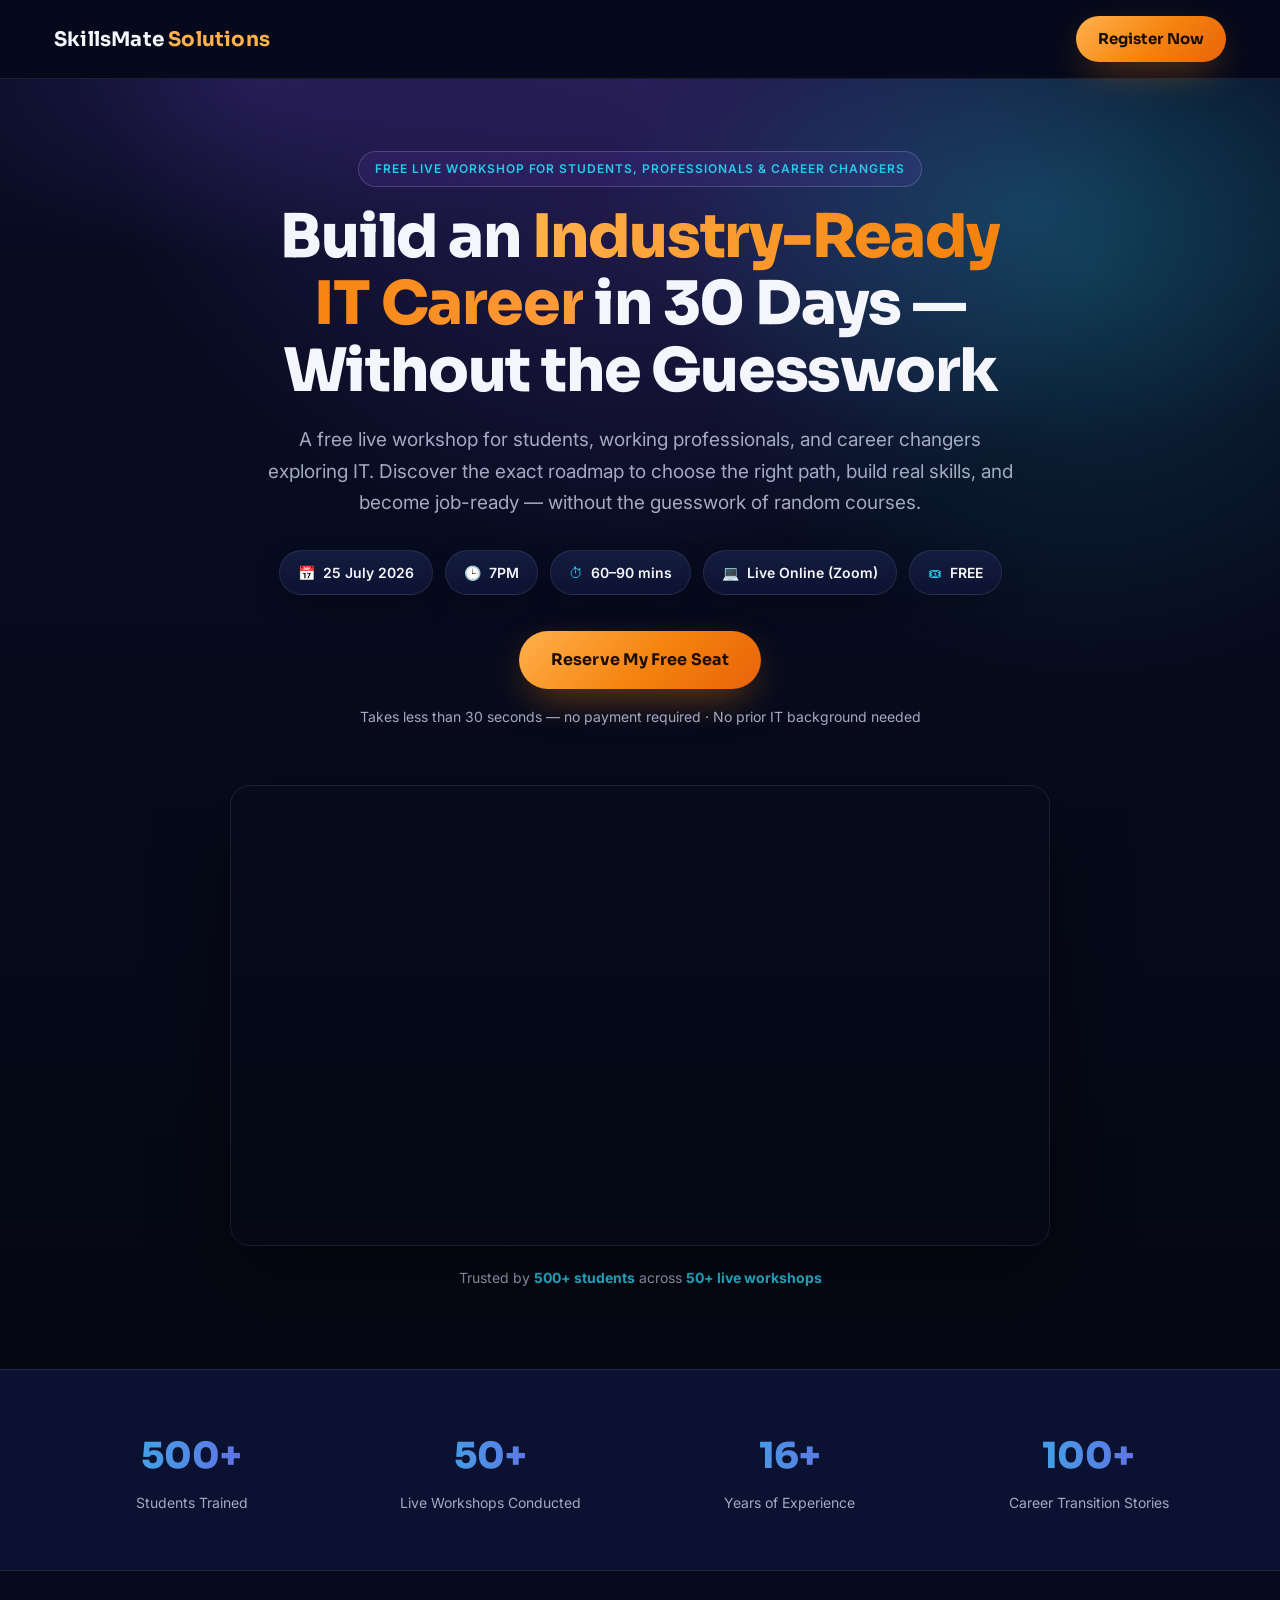
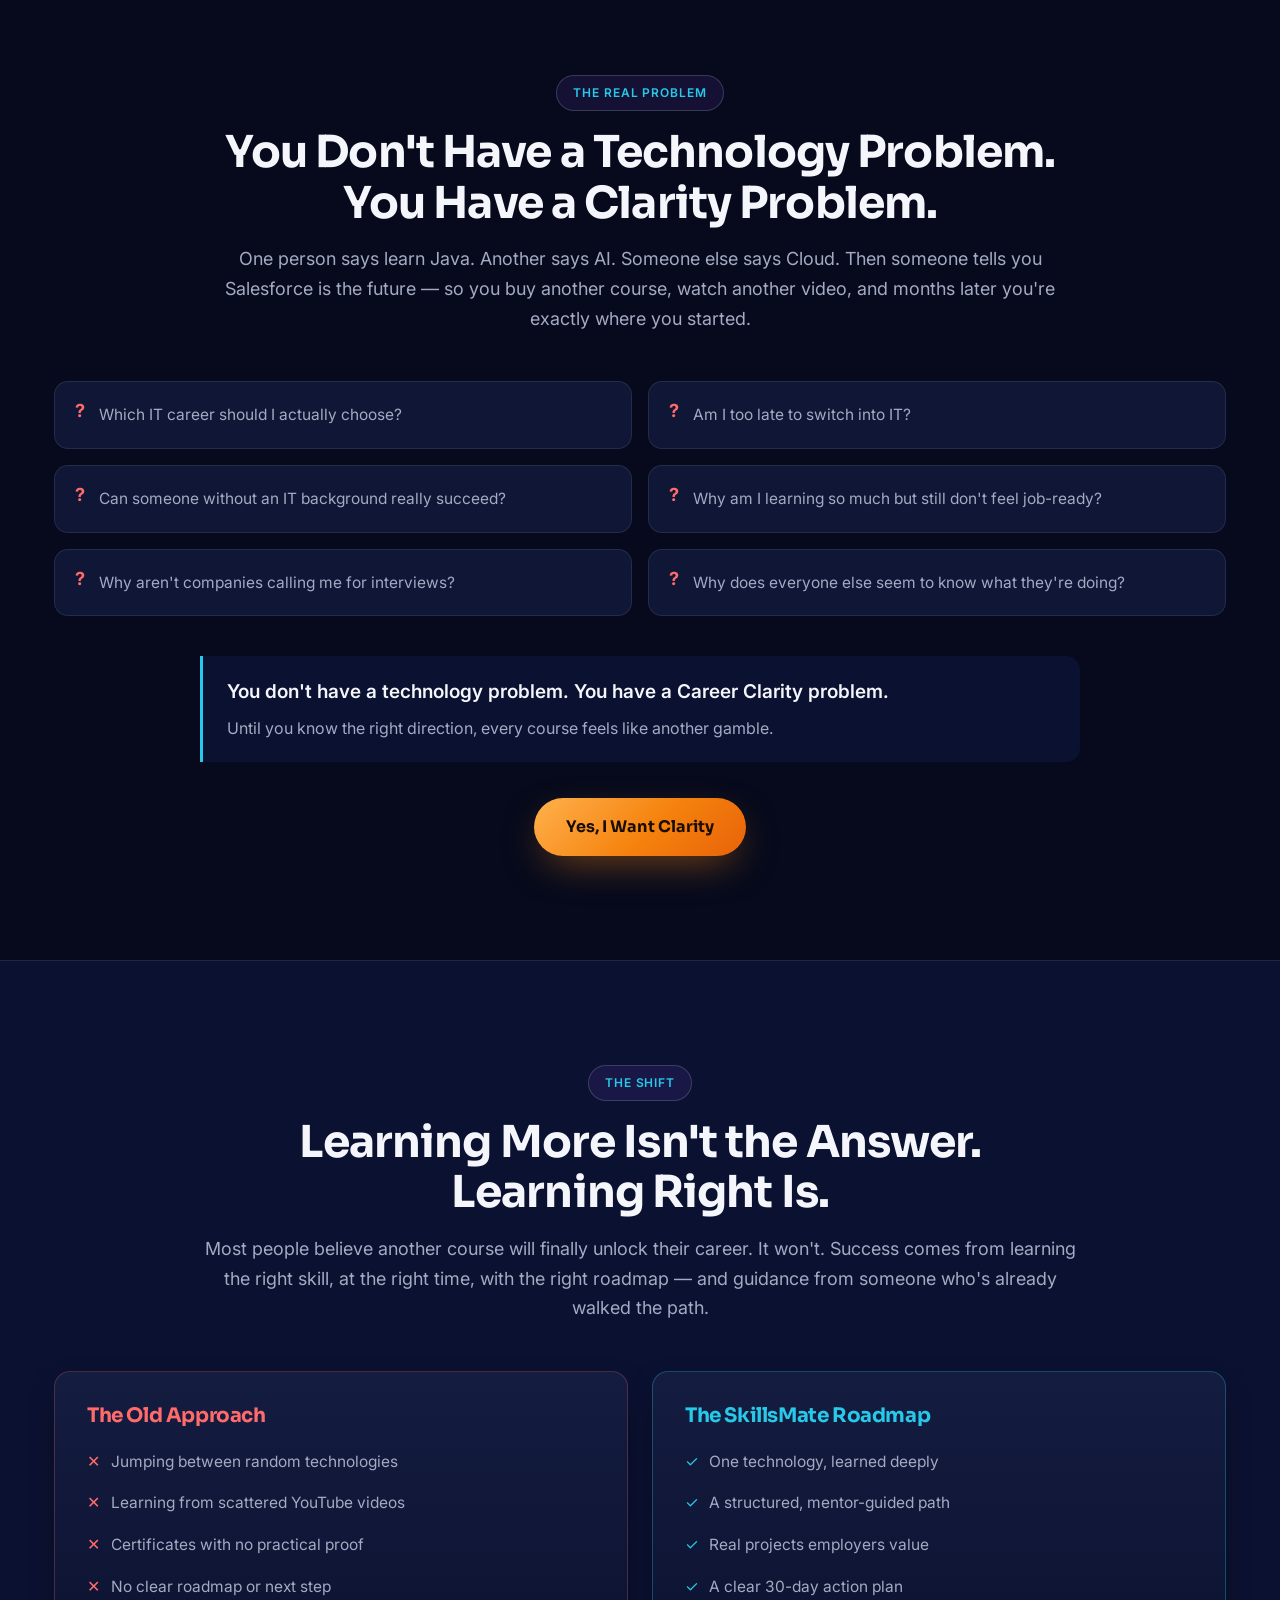
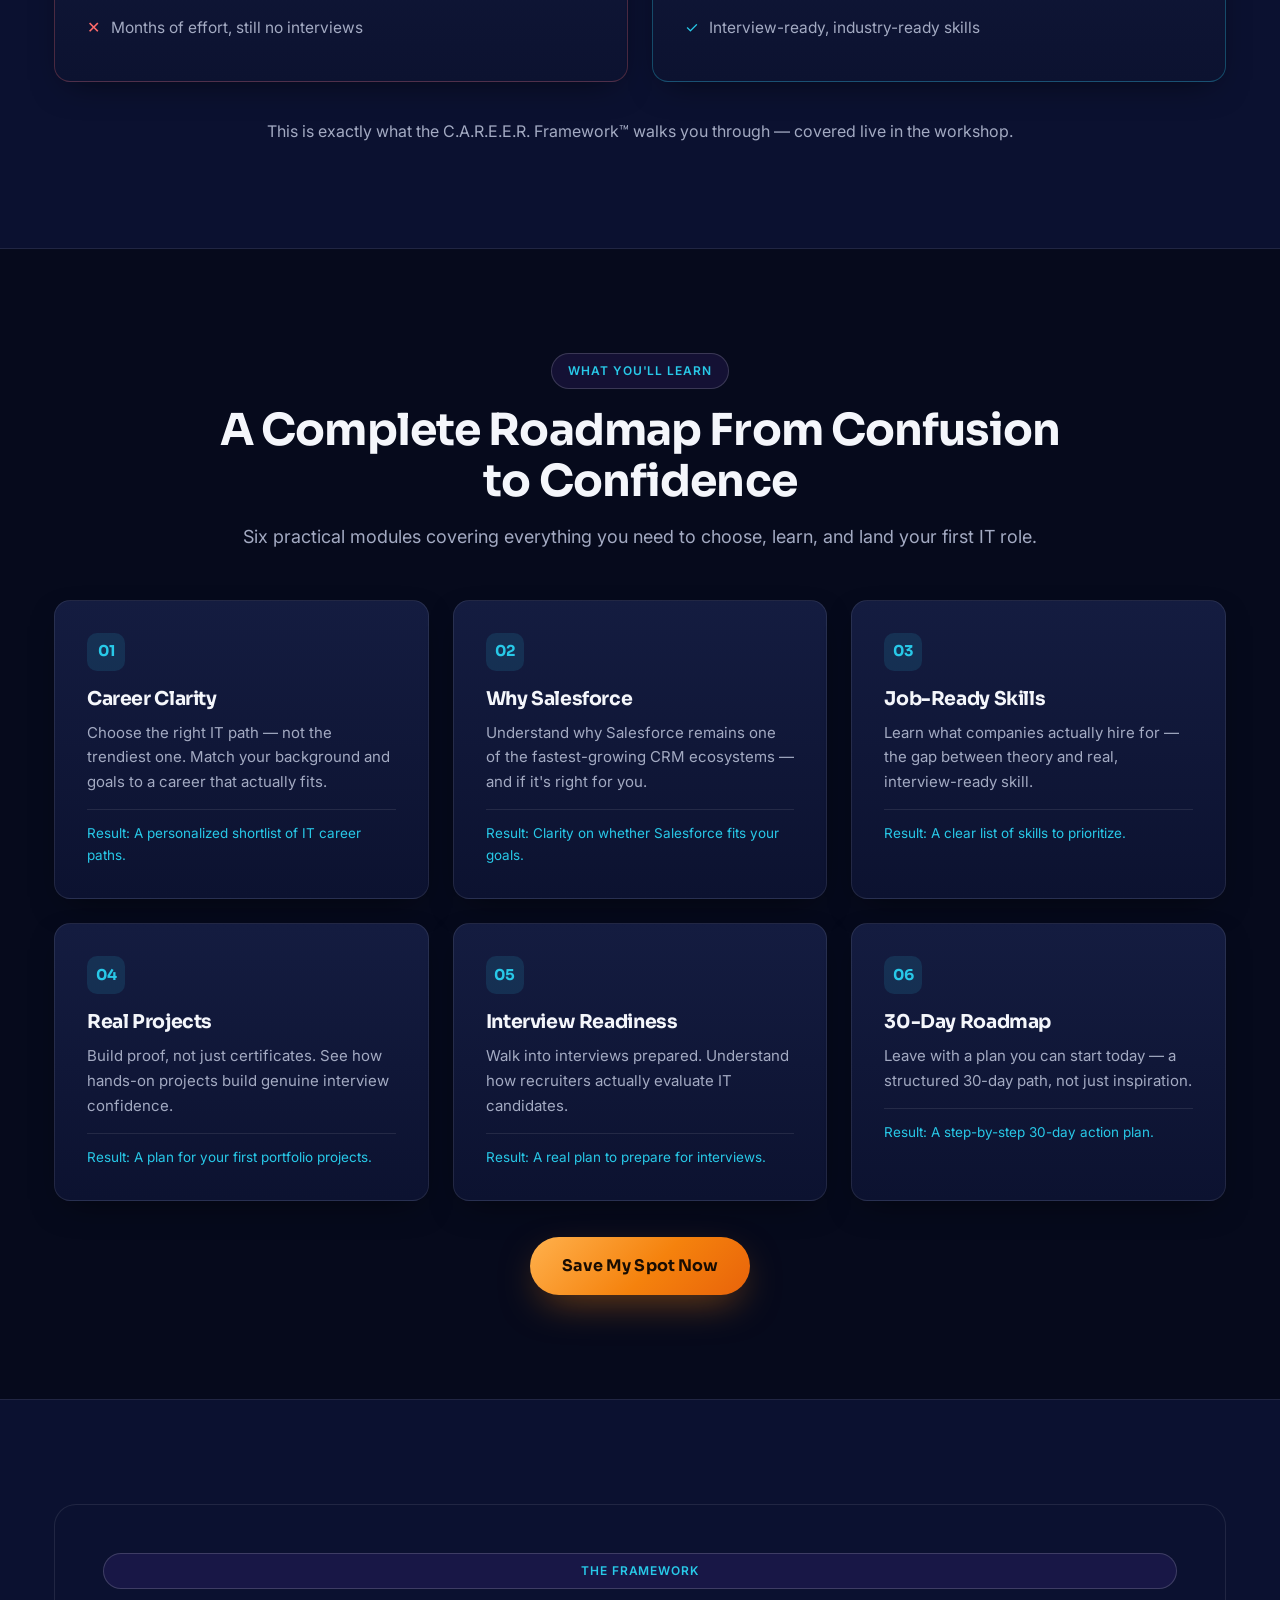
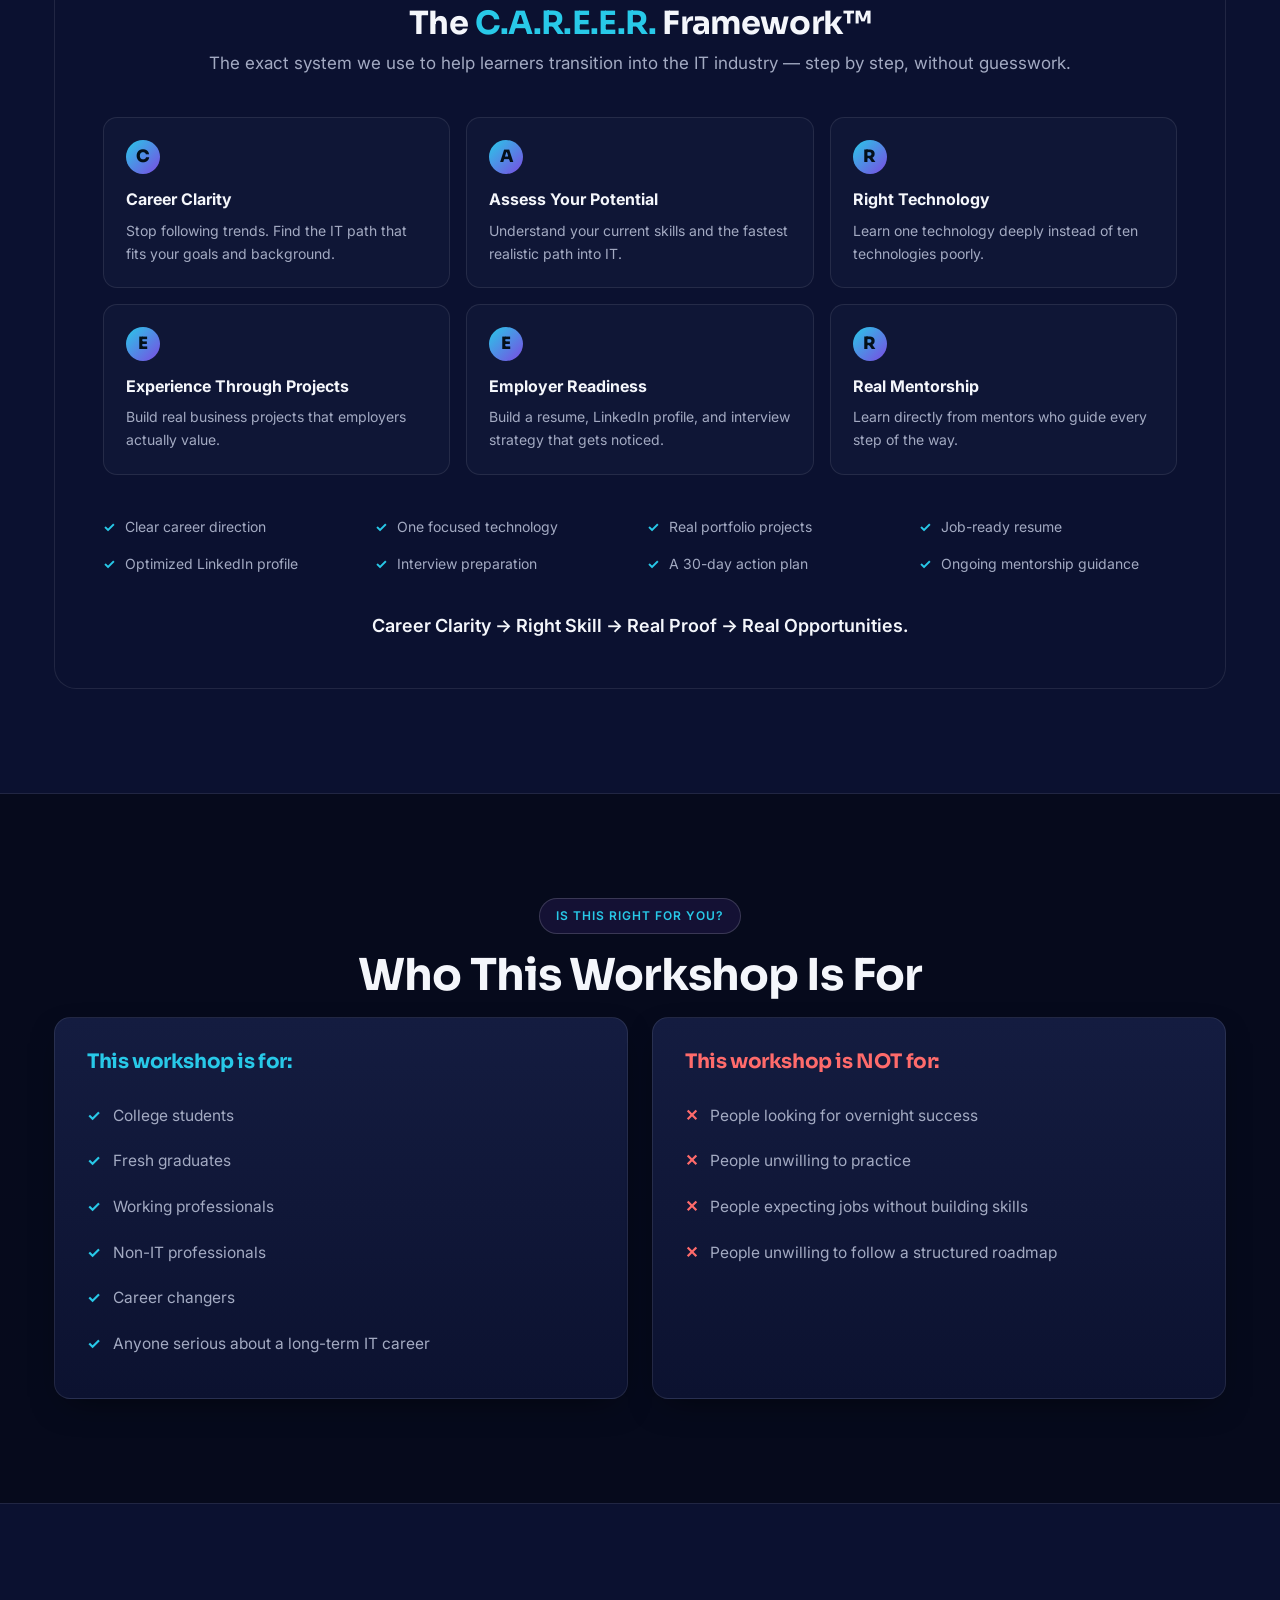
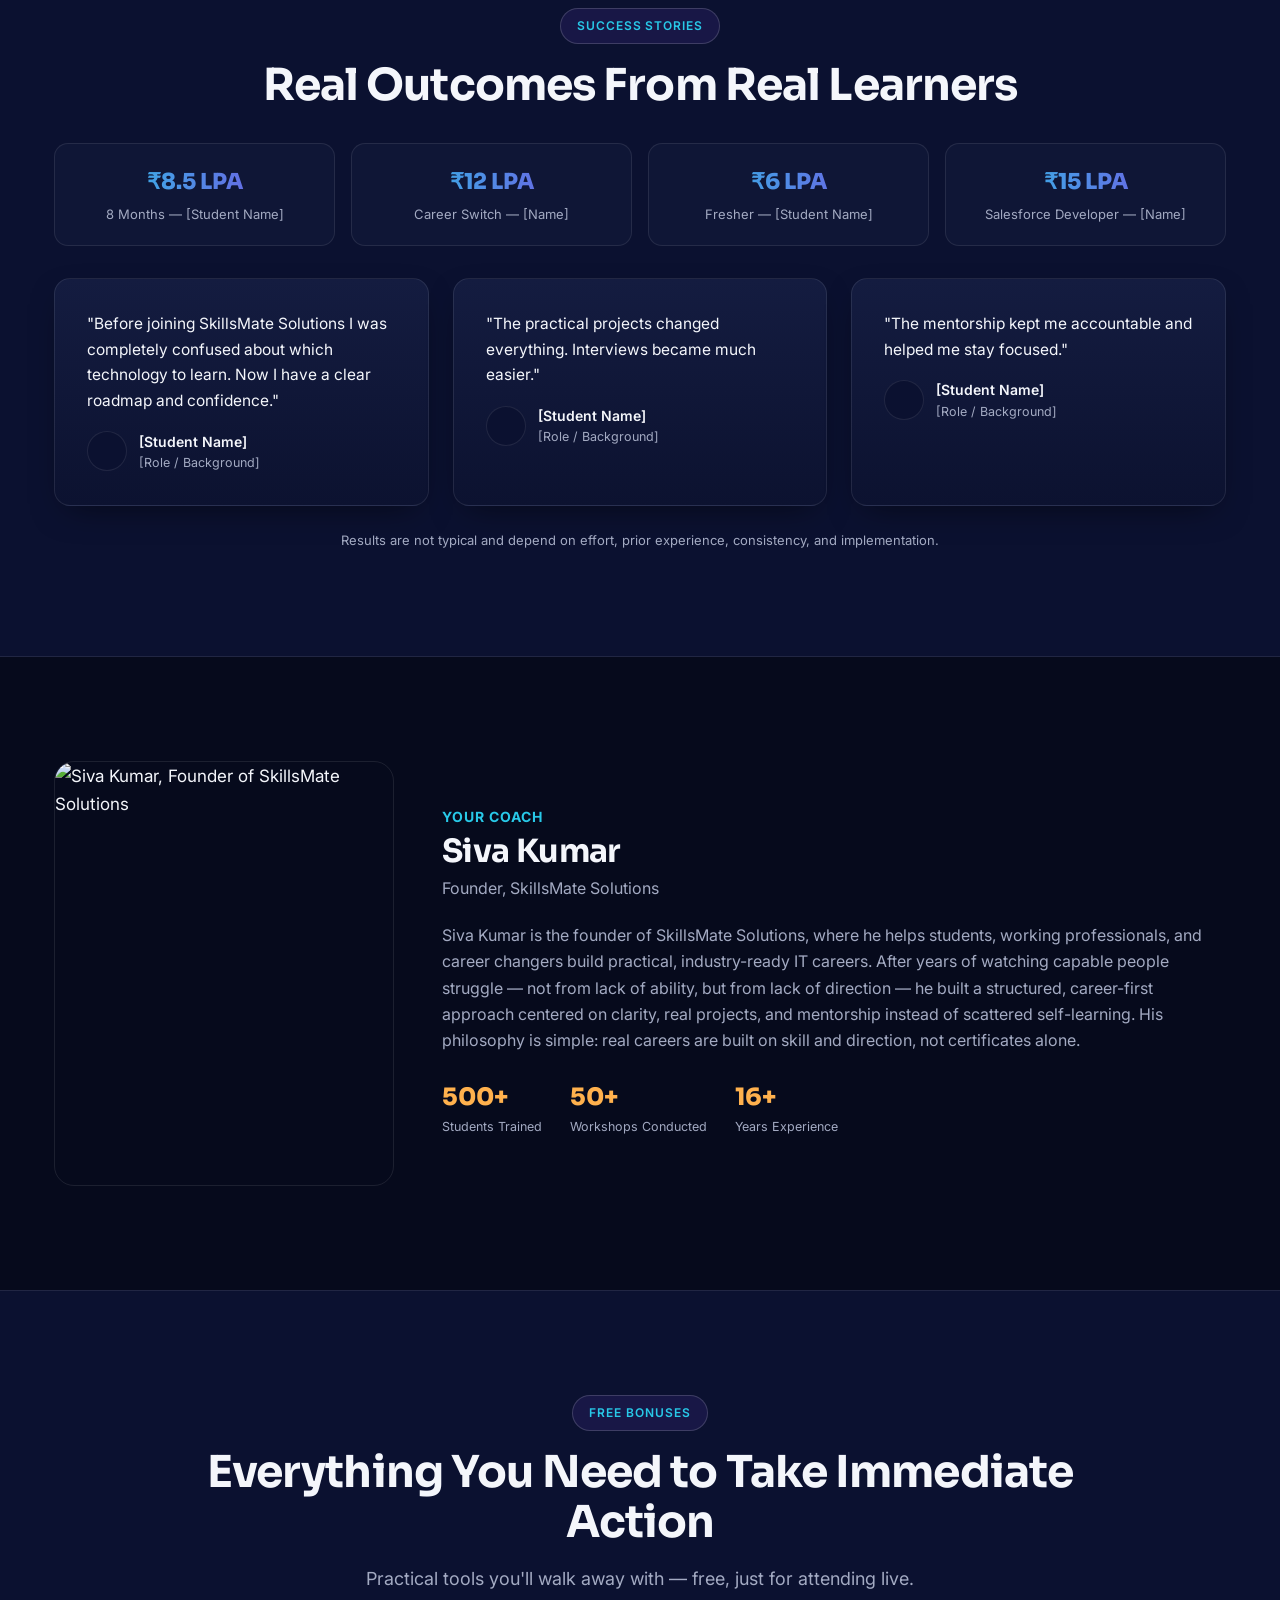
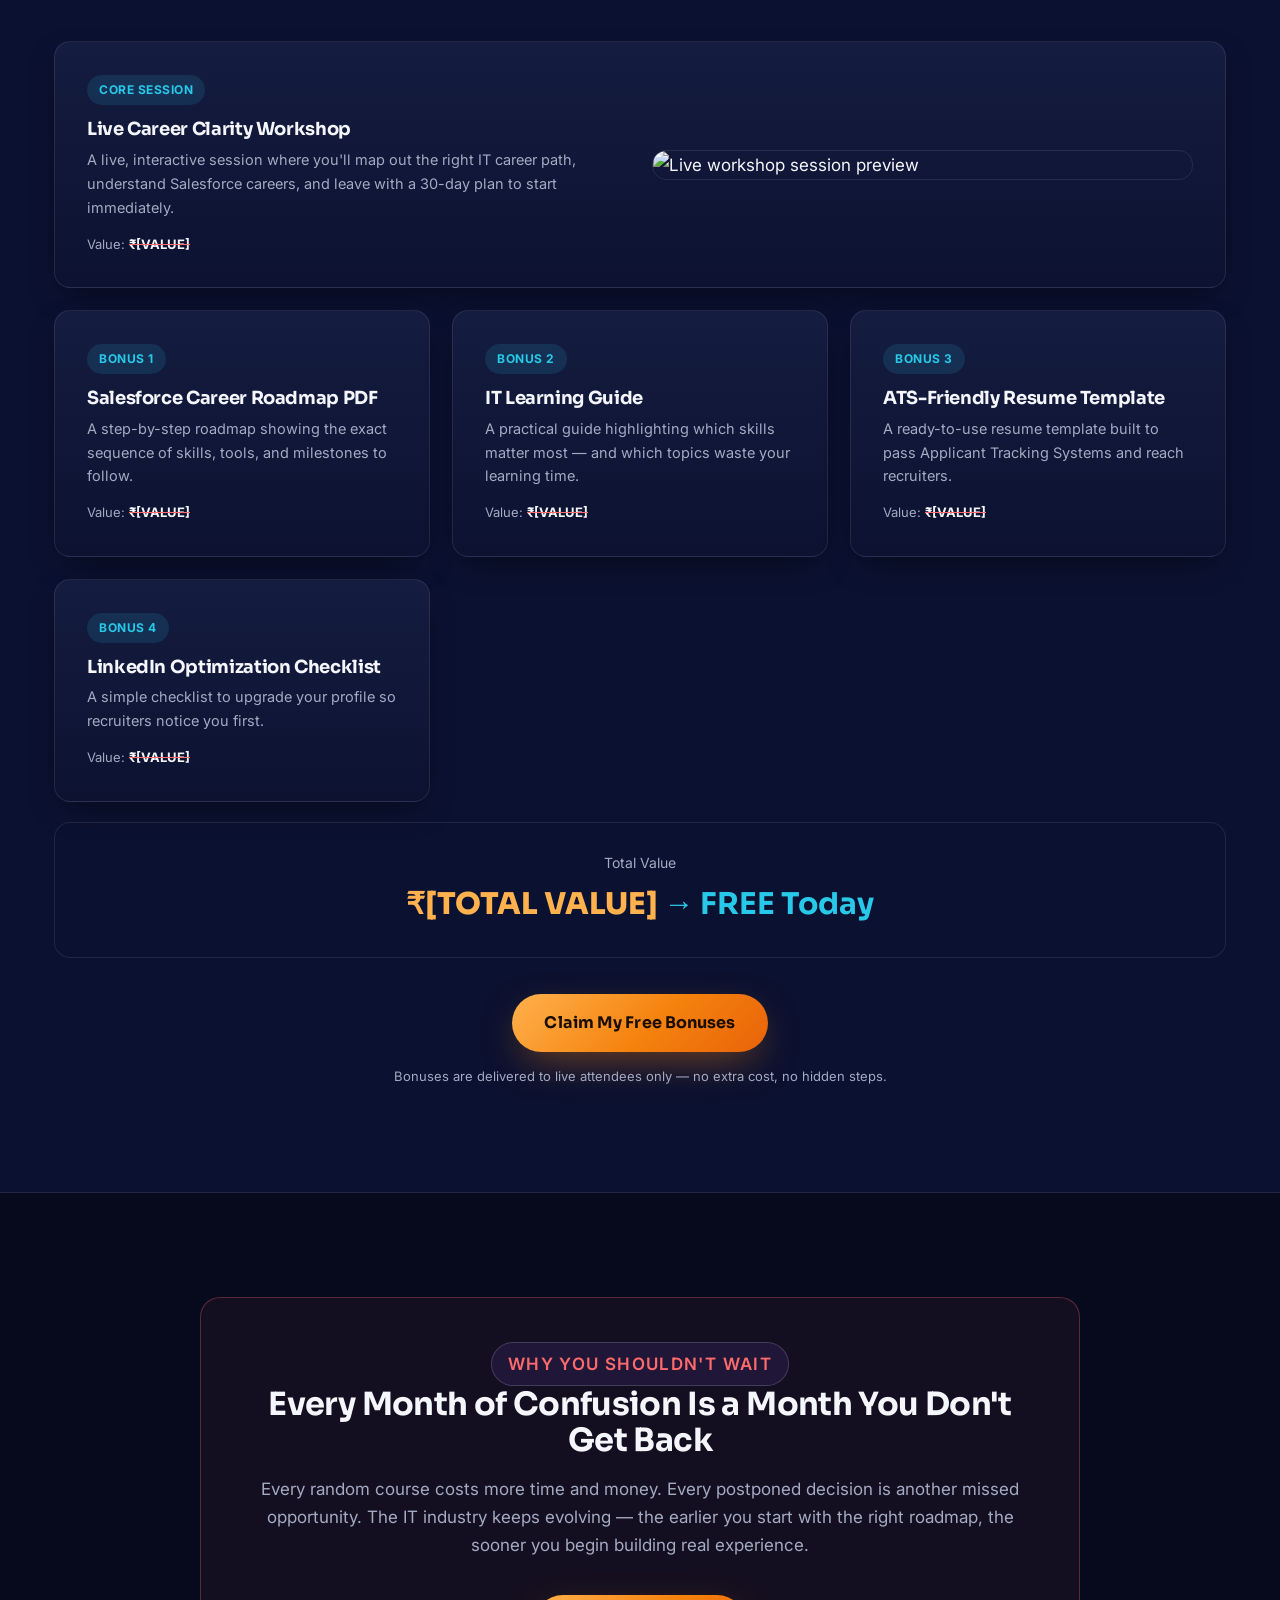
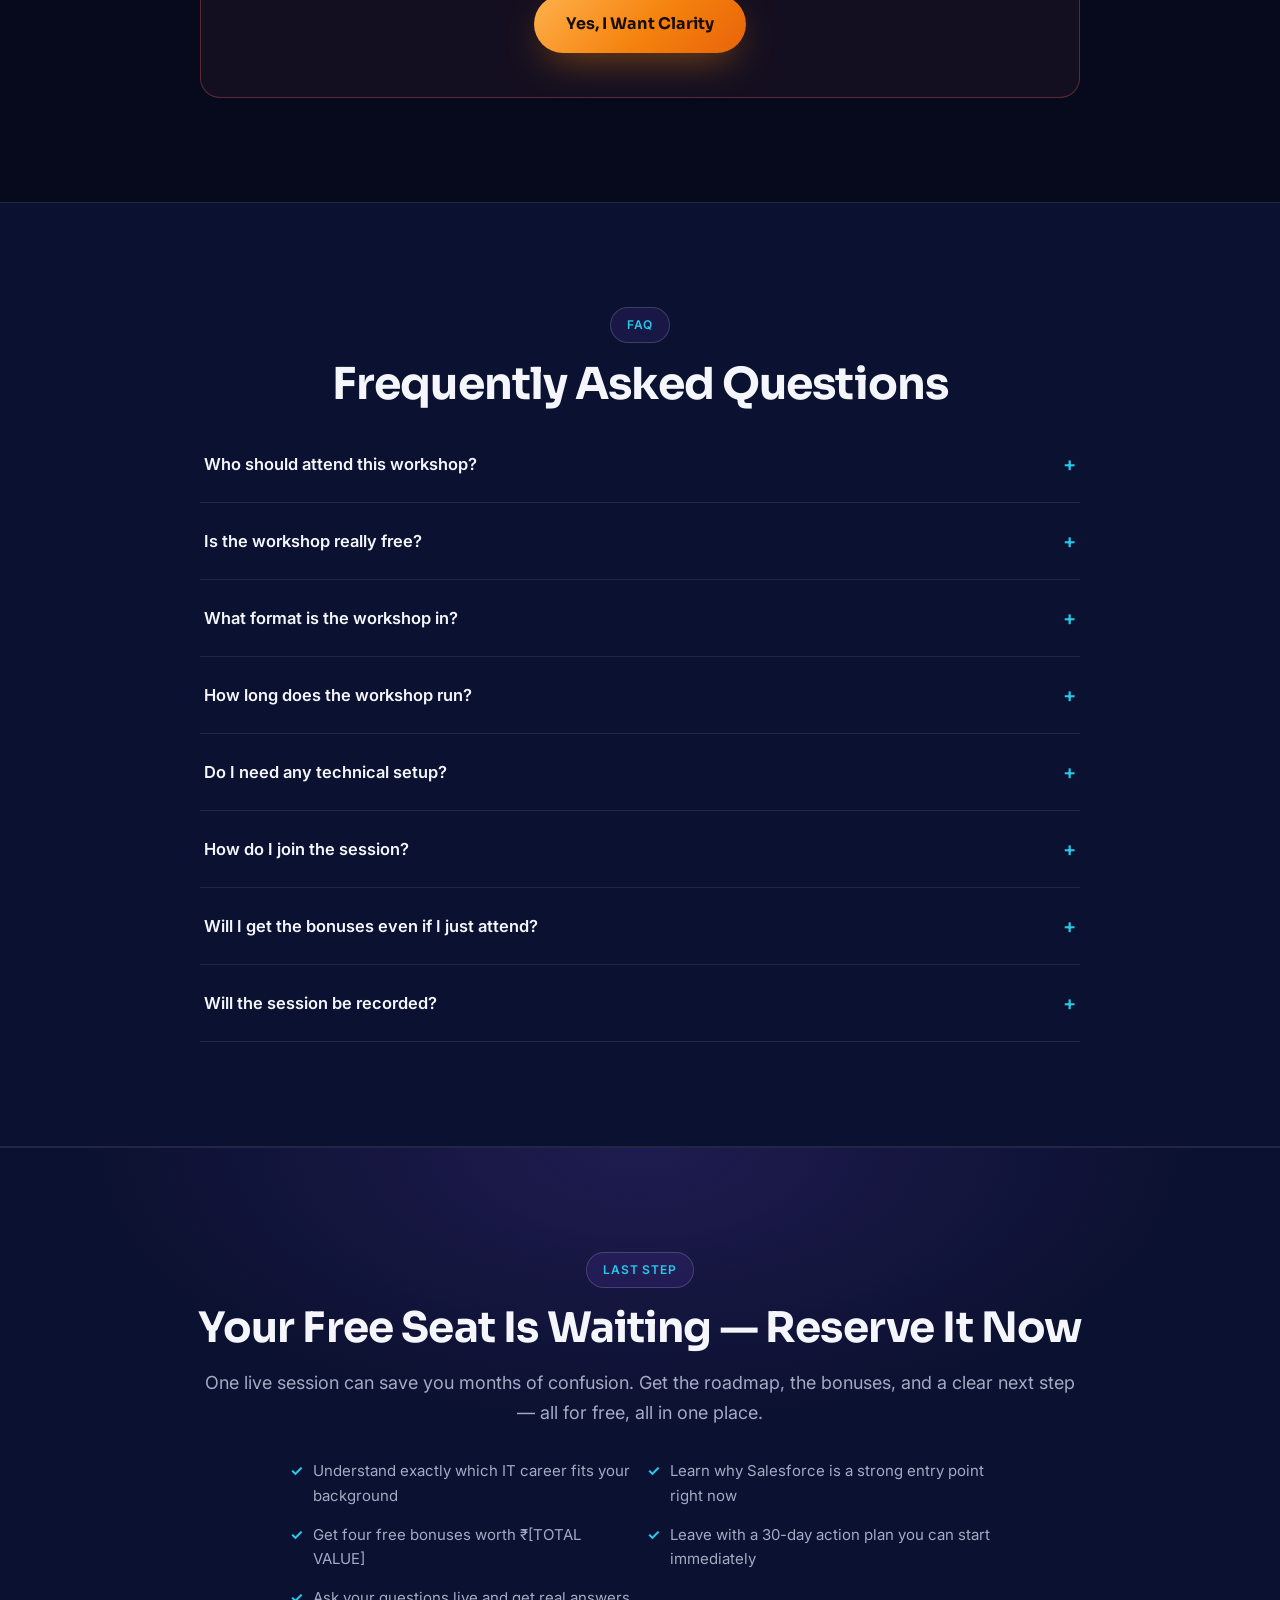
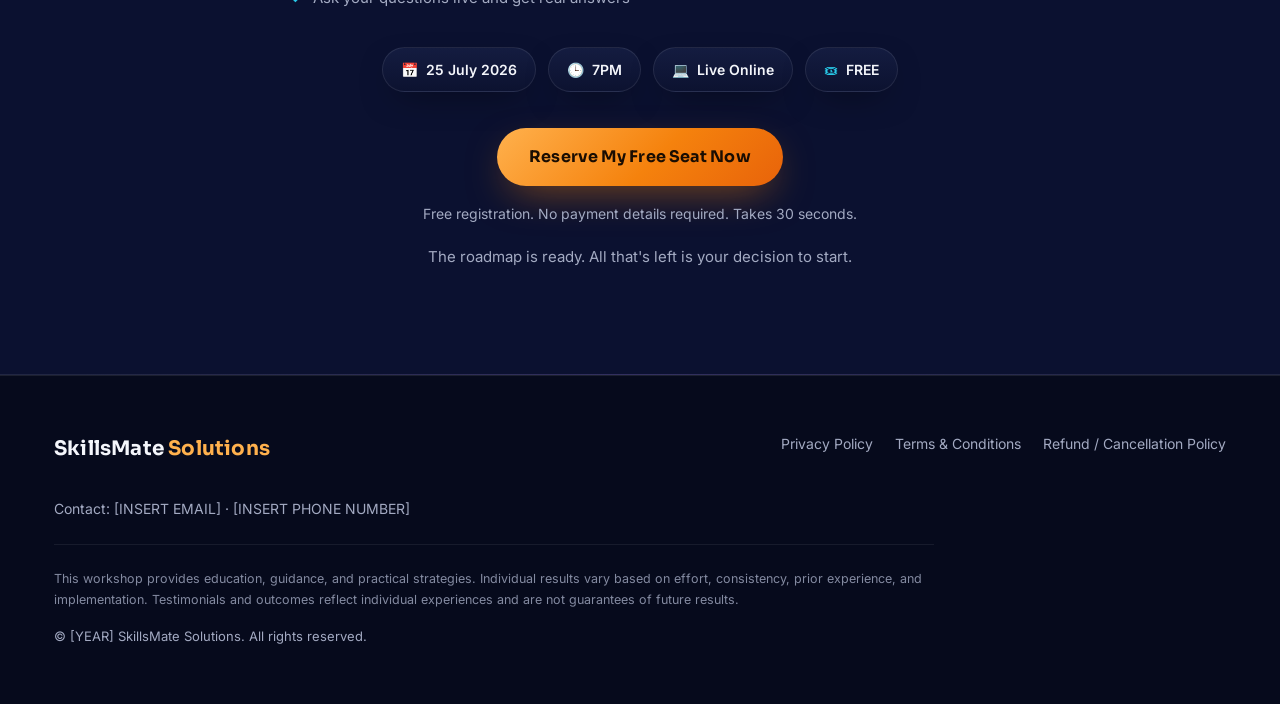
==== commit 4cd0a1a3: "updated blank values" ====
--- a/sflp/index.html
+++ b/sflp/index.html
@@ -248,8 +248,11 @@
     overflow:hidden;
     border:1px solid var(--border);
     box-shadow:0 30px 80px rgba(0,0,0,0.45);
+    position:relative;
+    aspect-ratio:16/9;
   }
   .hero-image img{width:100%; aspect-ratio:16/9; object-fit:cover;}
+  .hero-image iframe{position:absolute; inset:0; width:100%; height:100%; border:0; display:block;}
 
   .trust-line{
     margin-top:20px;
@@ -551,8 +554,8 @@
     <p class="hero-sub">A free live workshop for students, working professionals, and career changers exploring IT. Discover the exact roadmap to choose the right path, build real skills, and become job-ready — without the guesswork of random courses.</p>
 
     <div class="event-strip">
-      <div class="event-chip"><span class="dot">📅</span> <strong>[INSERT DATE]</strong></div>
-      <div class="event-chip"><span class="dot">🕒</span> <strong>[INSERT TIME]</strong></div>
+      <div class="event-chip"><span class="dot">📅</span> <strong>25 July 2026</strong></div>
+      <div class="event-chip"><span class="dot">🕒</span> <strong>7PM</strong></div>
       <div class="event-chip"><span class="dot">⏱</span> <strong>60–90 mins</strong></div>
       <div class="event-chip"><span class="dot">💻</span> <strong>Live Online (Zoom)</strong></div>
       <div class="event-chip"><span class="dot">🎟</span> <strong>FREE</strong></div>
@@ -564,10 +567,10 @@
     <p class="hero-reassurance">Takes less than 30 seconds — no payment required · No prior IT background needed</p>
 
     <div class="hero-image">
-      <img src="[INSERT TRAINER OR EVENT IMAGE URL]" alt="Siva Kumar presenting the SkillsMate IT Career Clarity live workshop" loading="lazy">
-    </div>
-
-    <p class="trust-line">Trusted by <strong>[NUMBER]+ students</strong> across <strong>[NUMBER]+ live workshops</strong></p>
+      <iframe src="https://www.youtube.com/embed/TrH20mMLIpA" title="Siva Kumar presenting the SkillsMate IT Career Clarity live workshop" loading="lazy" allow="accelerometer; autoplay; clipboard-write; encrypted-media; gyroscope; picture-in-picture; web-share" allowfullscreen></iframe>
+    </div>
+
+    <p class="trust-line">Trusted by <strong>500+ students</strong> across <strong>50+ live workshops</strong></p>
   </div>
 </section>
 
@@ -575,10 +578,10 @@
 <section class="credibility">
   <div class="wrap">
     <div class="credibility-grid">
-      <div><div class="stat-num">[NUMBER]+</div><div class="stat-label">Students Trained</div></div>
-      <div><div class="stat-num">[NUMBER]+</div><div class="stat-label">Live Workshops Conducted</div></div>
-      <div><div class="stat-num">[NUMBER]+</div><div class="stat-label">Years of Experience</div></div>
-      <div><div class="stat-num">[NUMBER]+</div><div class="stat-label">Career Transition Stories</div></div>
+      <div><div class="stat-num">500+</div><div class="stat-label">Students Trained</div></div>
+      <div><div class="stat-num">50+</div><div class="stat-label">Live Workshops Conducted</div></div>
+      <div><div class="stat-num">16+</div><div class="stat-label">Years of Experience</div></div>
+      <div><div class="stat-num">100+</div><div class="stat-label">Career Transition Stories</div></div>
     </div>
   </div>
 </section>
@@ -814,9 +817,9 @@
         <p class="title">Founder, SkillsMate Solutions</p>
         <p class="bio">Siva Kumar is the founder of SkillsMate Solutions, where he helps students, working professionals, and career changers build practical, industry-ready IT careers. After years of watching capable people struggle — not from lack of ability, but from lack of direction — he built a structured, career-first approach centered on clarity, real projects, and mentorship instead of scattered self-learning. His philosophy is simple: real careers are built on skill and direction, not certificates alone.</p>
         <div class="trainer-stats">
-          <div><div class="t-stat-num">[NUMBER]+</div><div class="t-stat-label">Students Trained</div></div>
-          <div><div class="t-stat-num">[NUMBER]+</div><div class="t-stat-label">Workshops Conducted</div></div>
-          <div><div class="t-stat-num">[NUMBER]+</div><div class="t-stat-label">Years Experience</div></div>
+          <div><div class="t-stat-num">500+</div><div class="t-stat-label">Students Trained</div></div>
+          <div><div class="t-stat-num">50+</div><div class="t-stat-label">Workshops Conducted</div></div>
+          <div><div class="t-stat-num">16+</div><div class="t-stat-label">Years Experience</div></div>
         </div>
       </div>
     </div>
@@ -959,8 +962,8 @@
     </ul>
 
     <div class="event-strip">
-      <div class="event-chip"><span class="dot">📅</span> <strong>[INSERT DATE]</strong></div>
-      <div class="event-chip"><span class="dot">🕒</span> <strong>[INSERT TIME]</strong></div>
+      <div class="event-chip"><span class="dot">📅</span> <strong>25 July 2026</strong></div>
+      <div class="event-chip"><span class="dot">🕒</span> <strong>7PM</strong></div>
       <div class="event-chip"><span class="dot">💻</span> <strong>Live Online</strong></div>
       <div class="event-chip"><span class="dot">🎟</span> <strong>FREE</strong></div>
     </div>
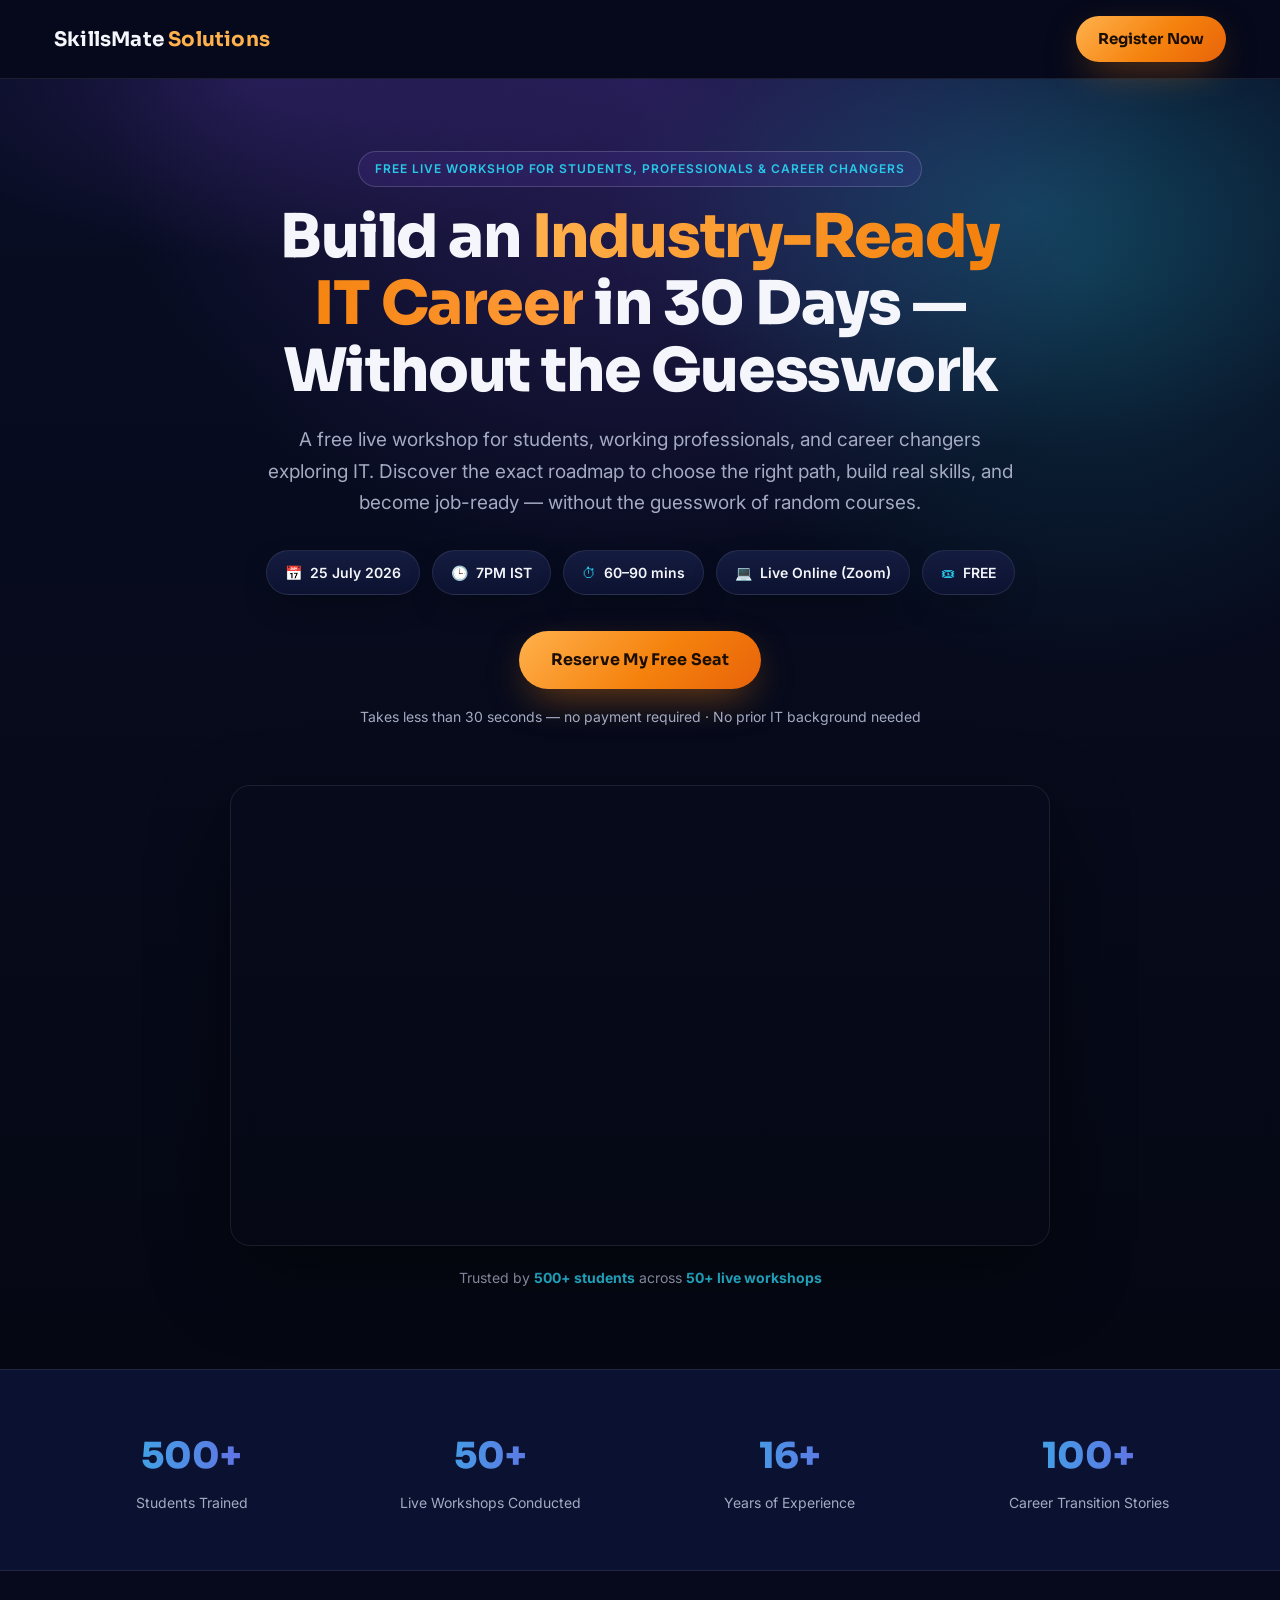
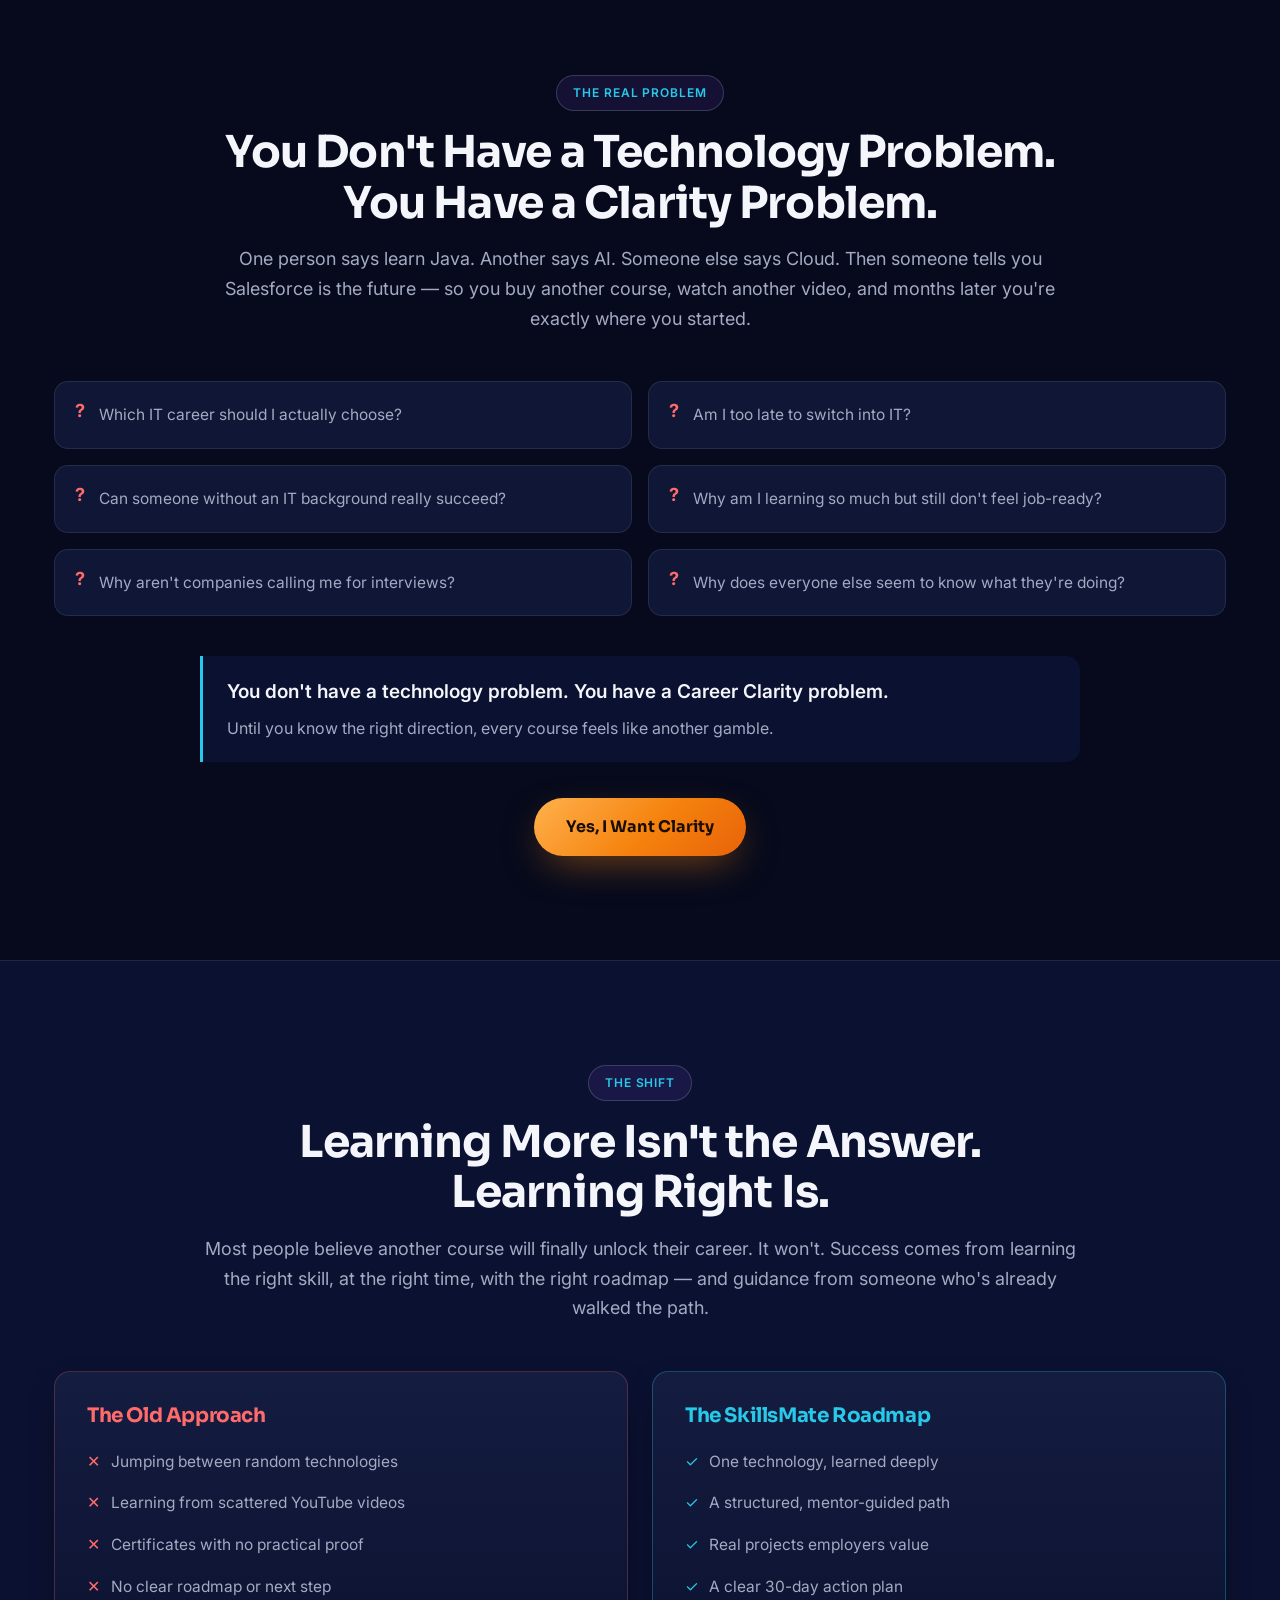
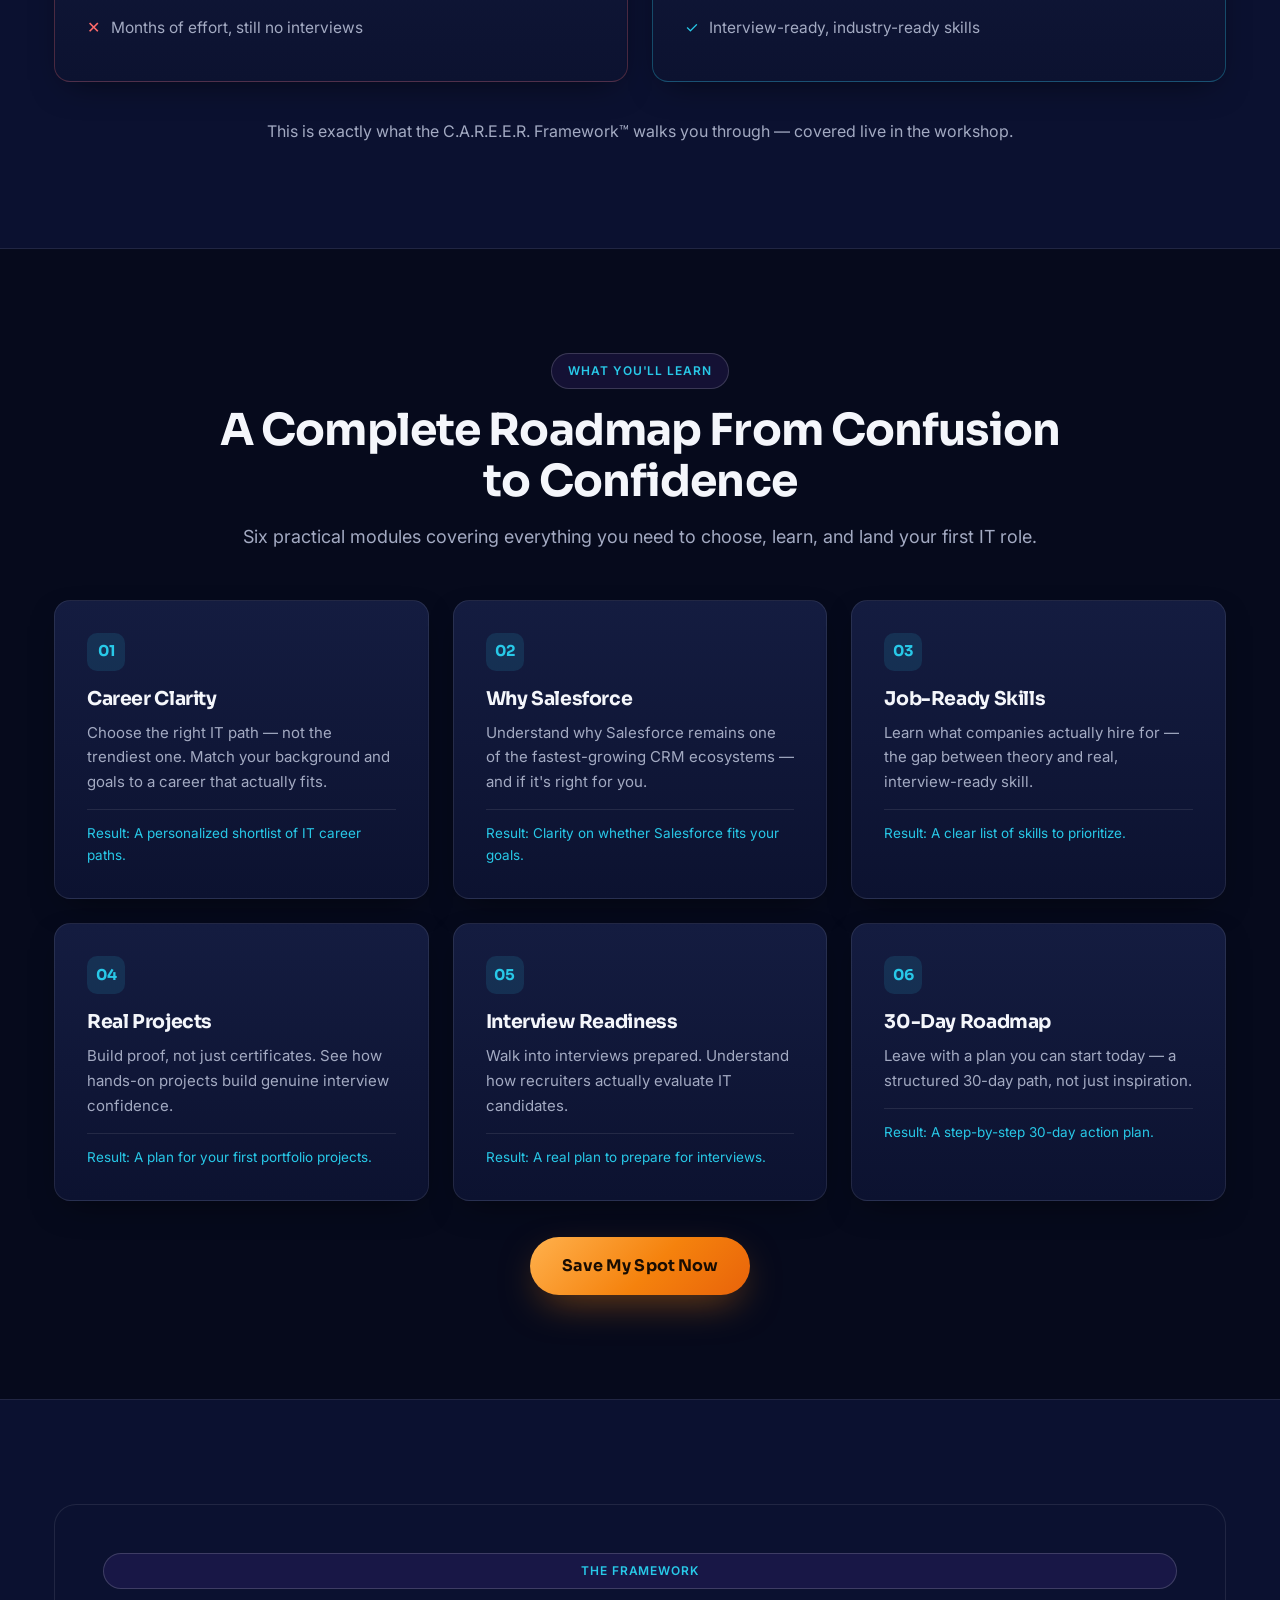
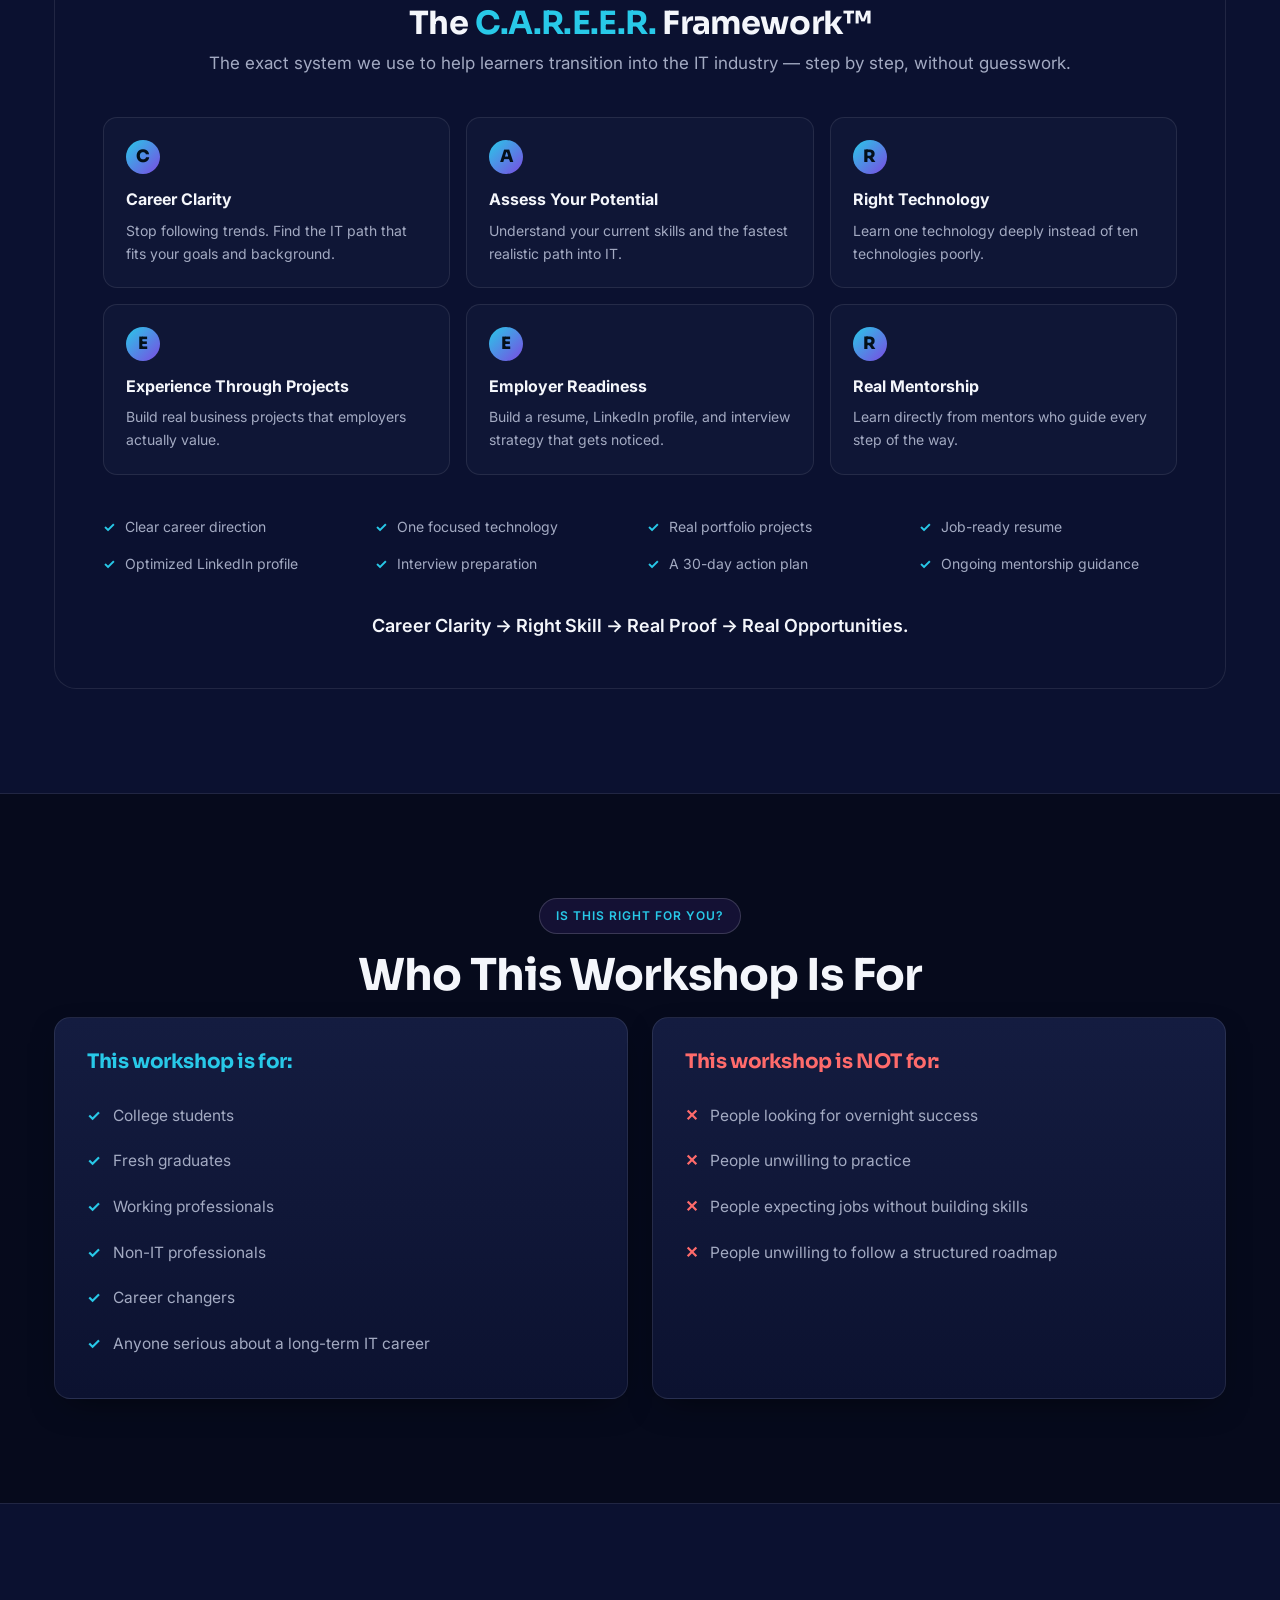
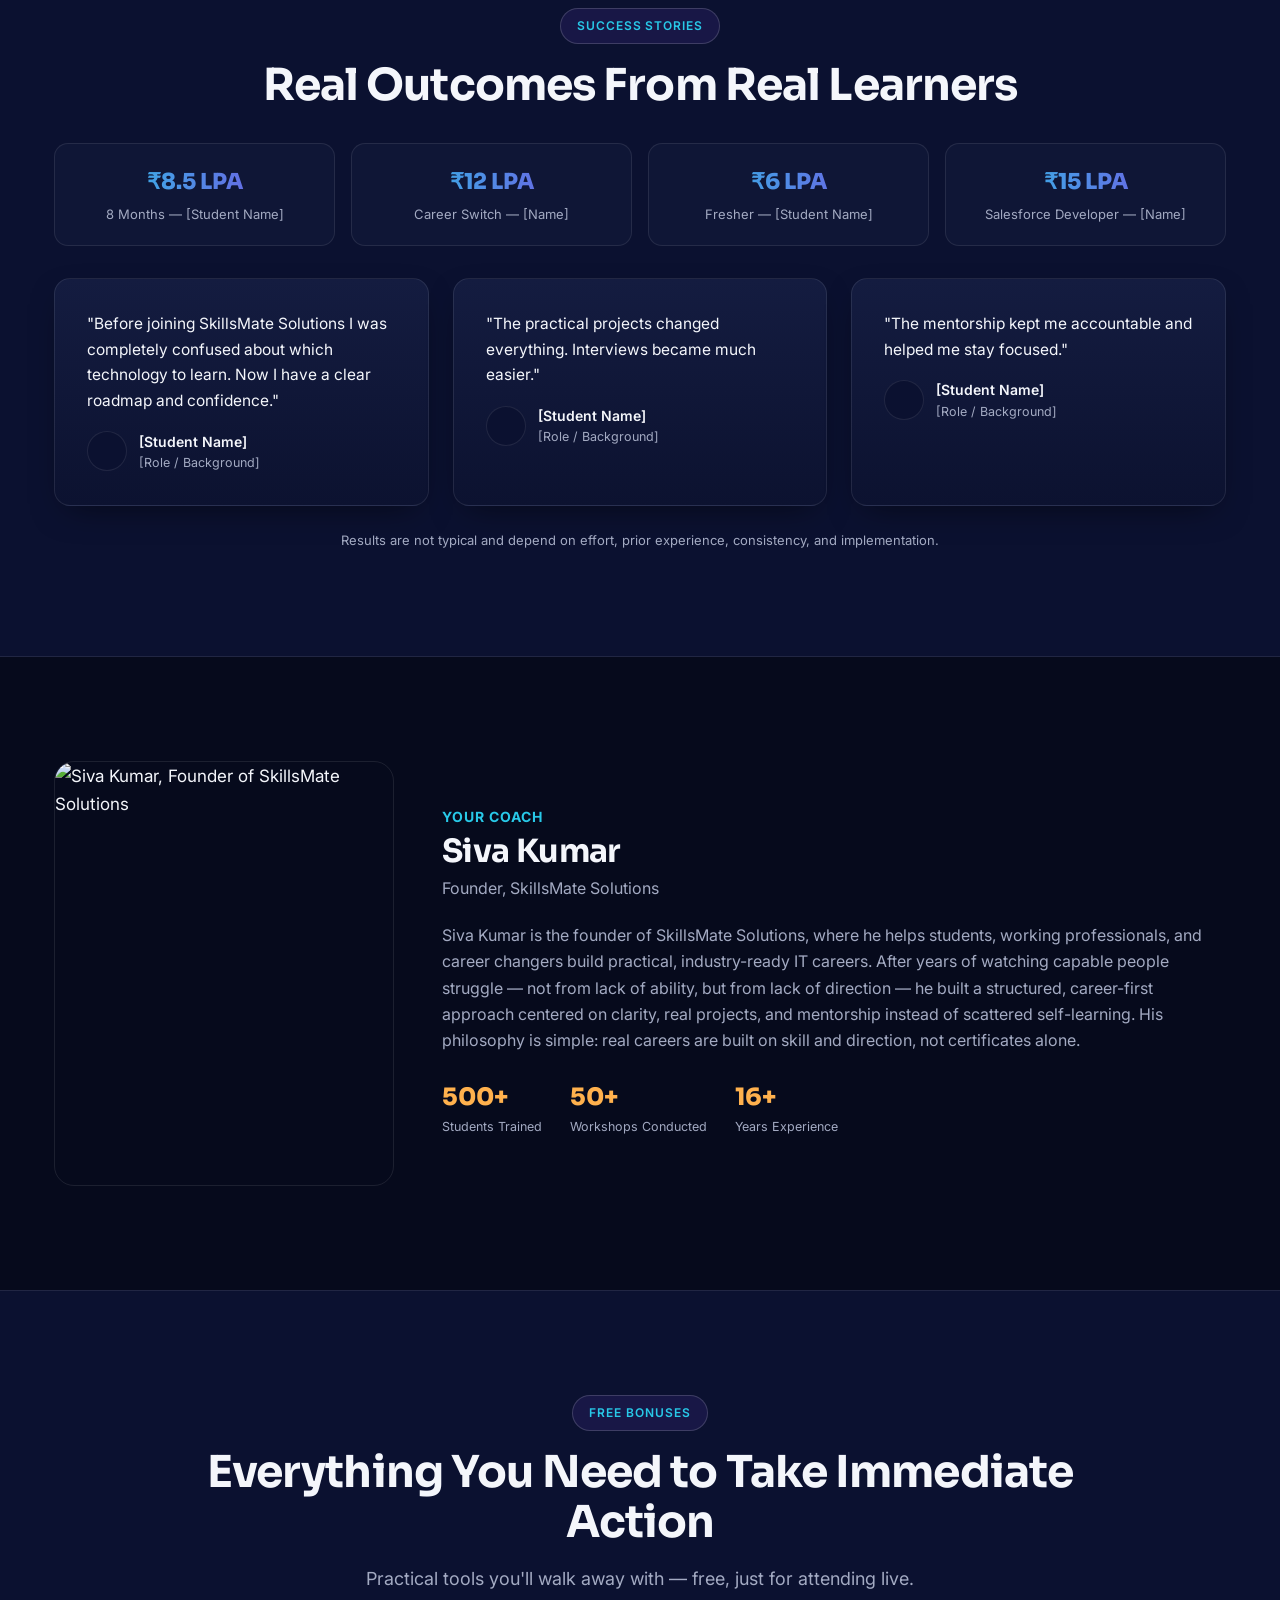
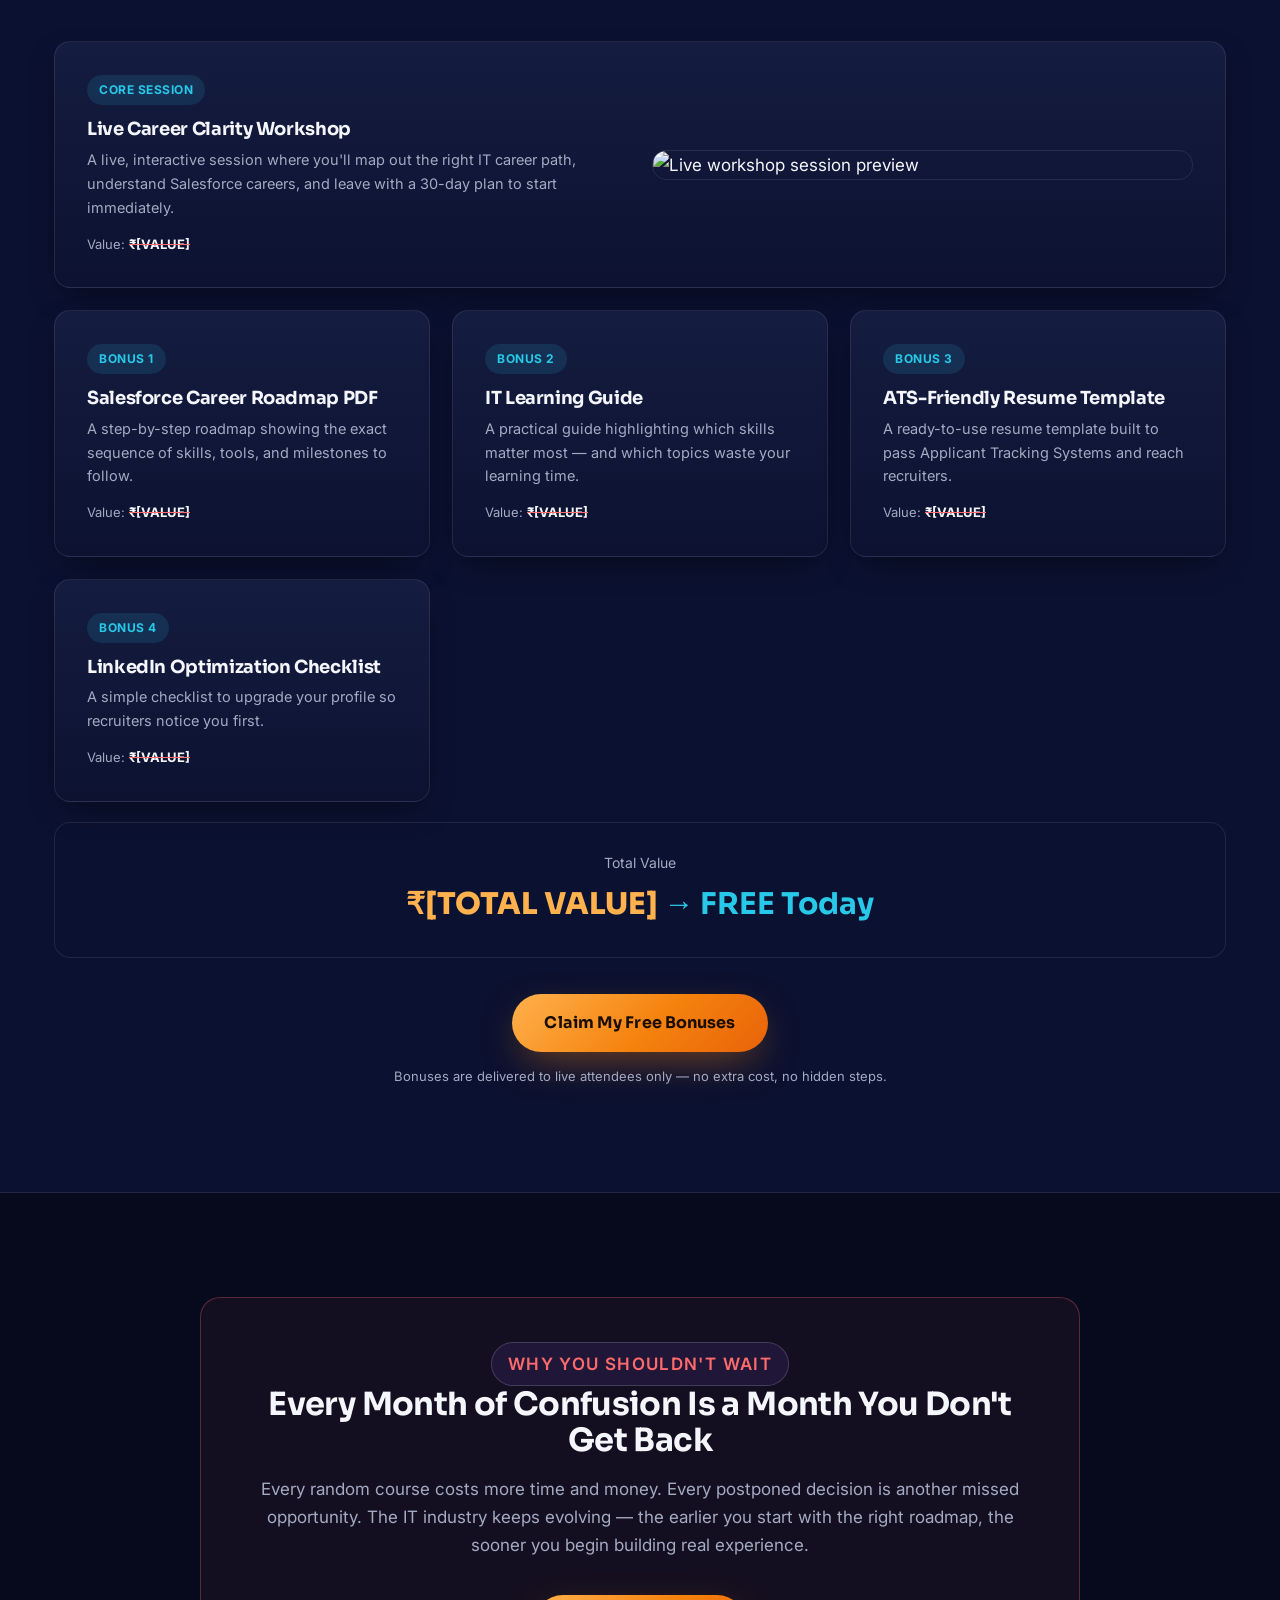
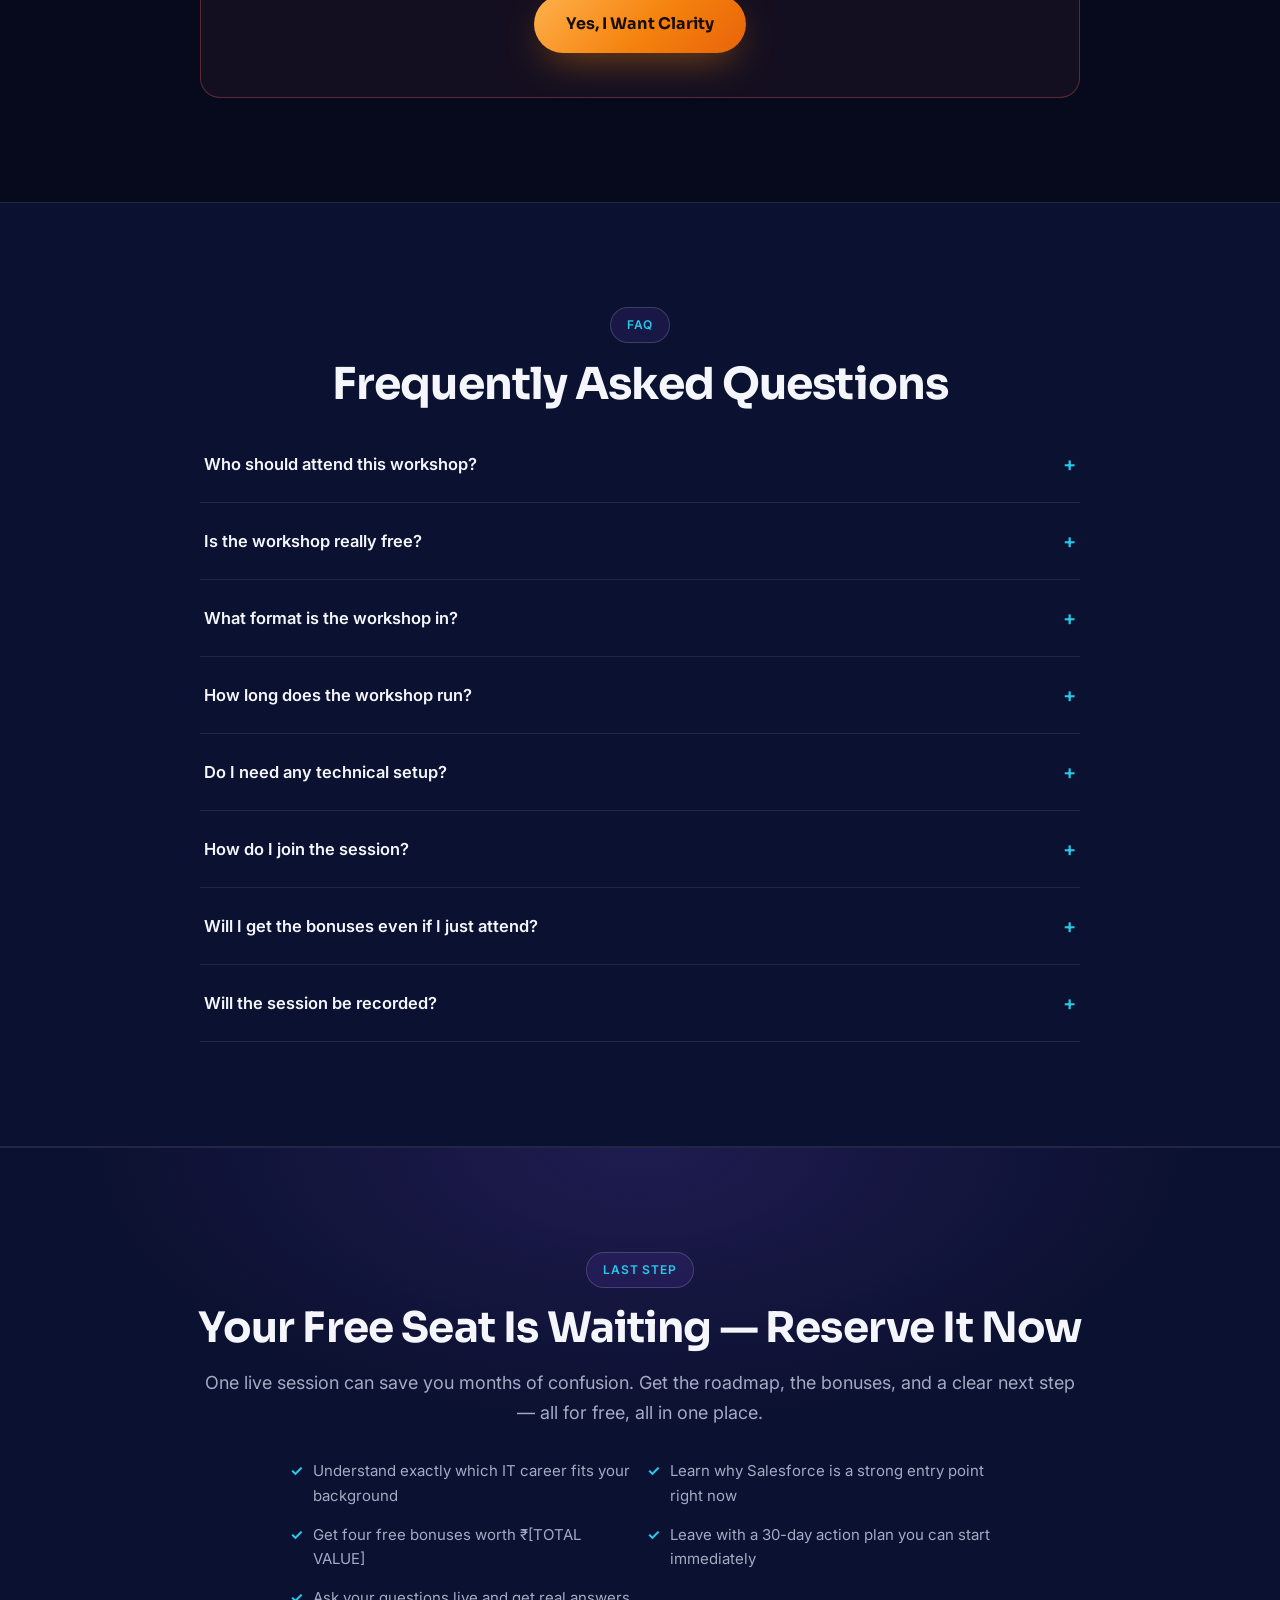
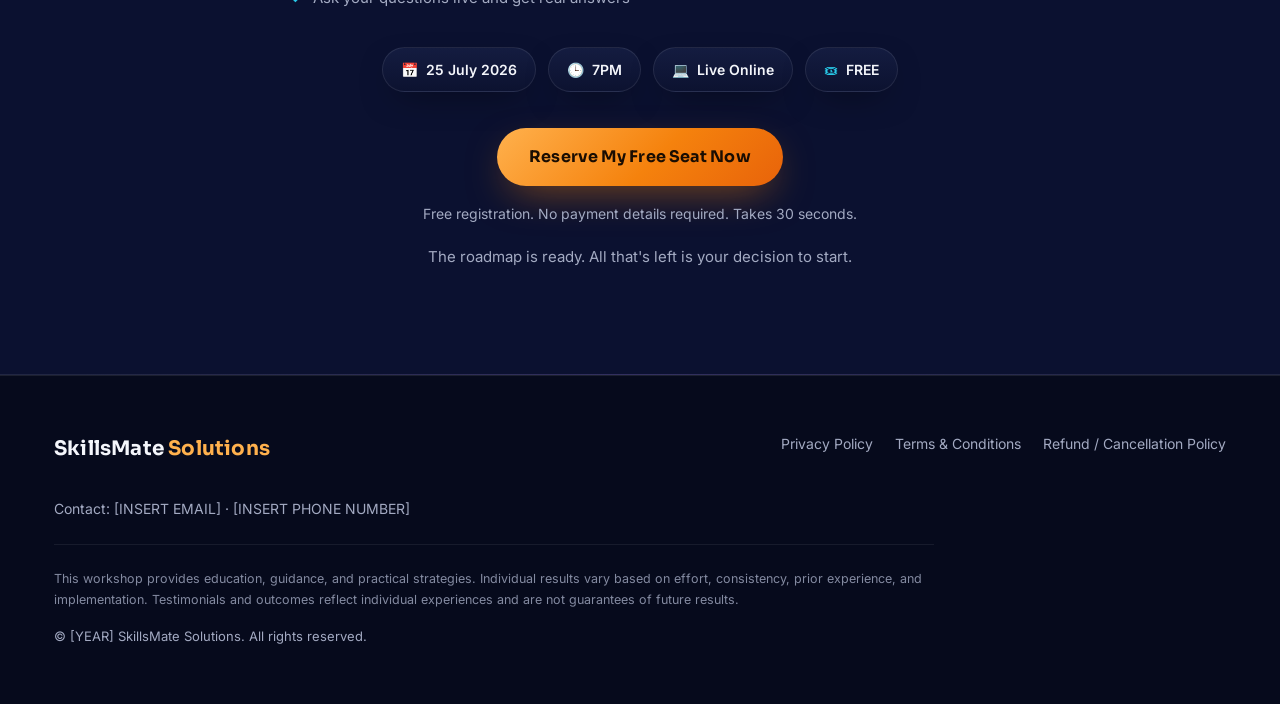
==== commit 8b775d6d: "Update index.html" ====
--- a/sflp/index.html
+++ b/sflp/index.html
@@ -555,7 +555,7 @@
 
     <div class="event-strip">
       <div class="event-chip"><span class="dot">📅</span> <strong>25 July 2026</strong></div>
-      <div class="event-chip"><span class="dot">🕒</span> <strong>7PM</strong></div>
+      <div class="event-chip"><span class="dot">🕒</span> <strong>7PM IST</strong></div>
       <div class="event-chip"><span class="dot">⏱</span> <strong>60–90 mins</strong></div>
       <div class="event-chip"><span class="dot">💻</span> <strong>Live Online (Zoom)</strong></div>
       <div class="event-chip"><span class="dot">🎟</span> <strong>FREE</strong></div>
